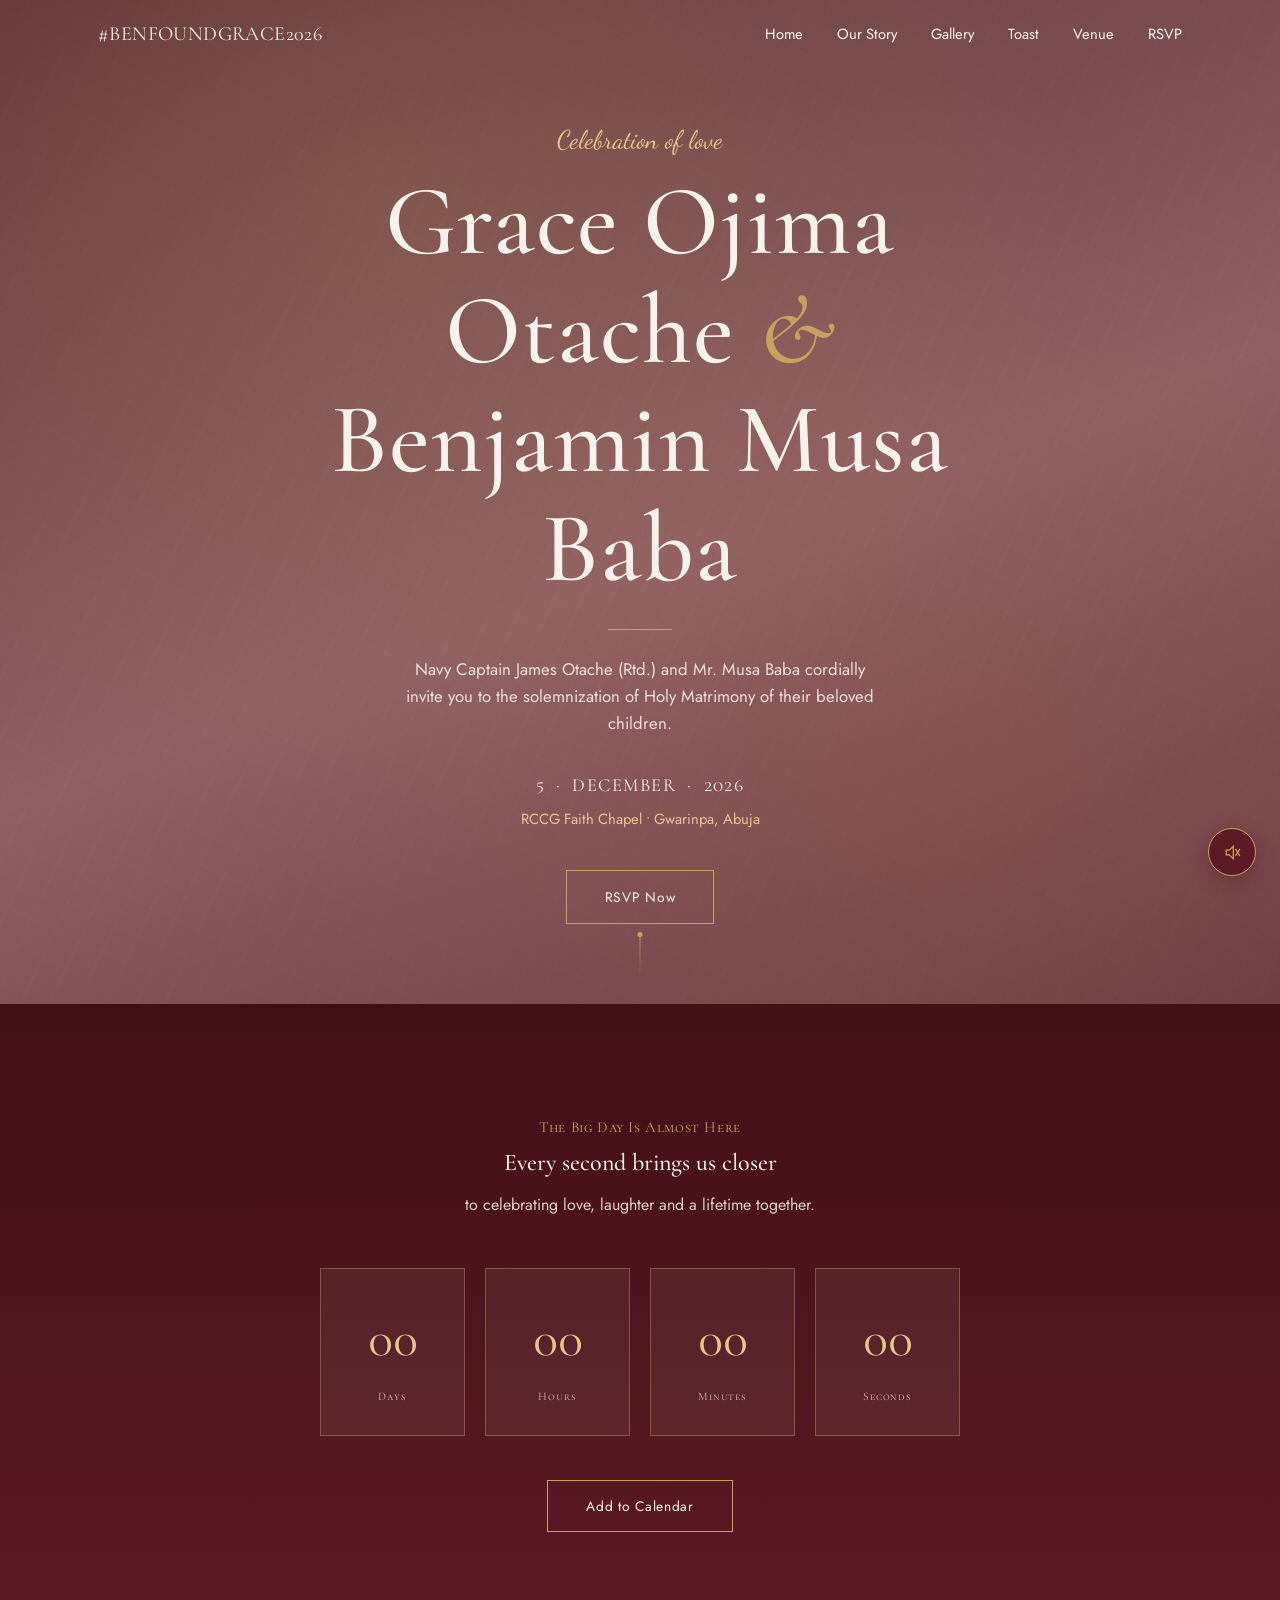
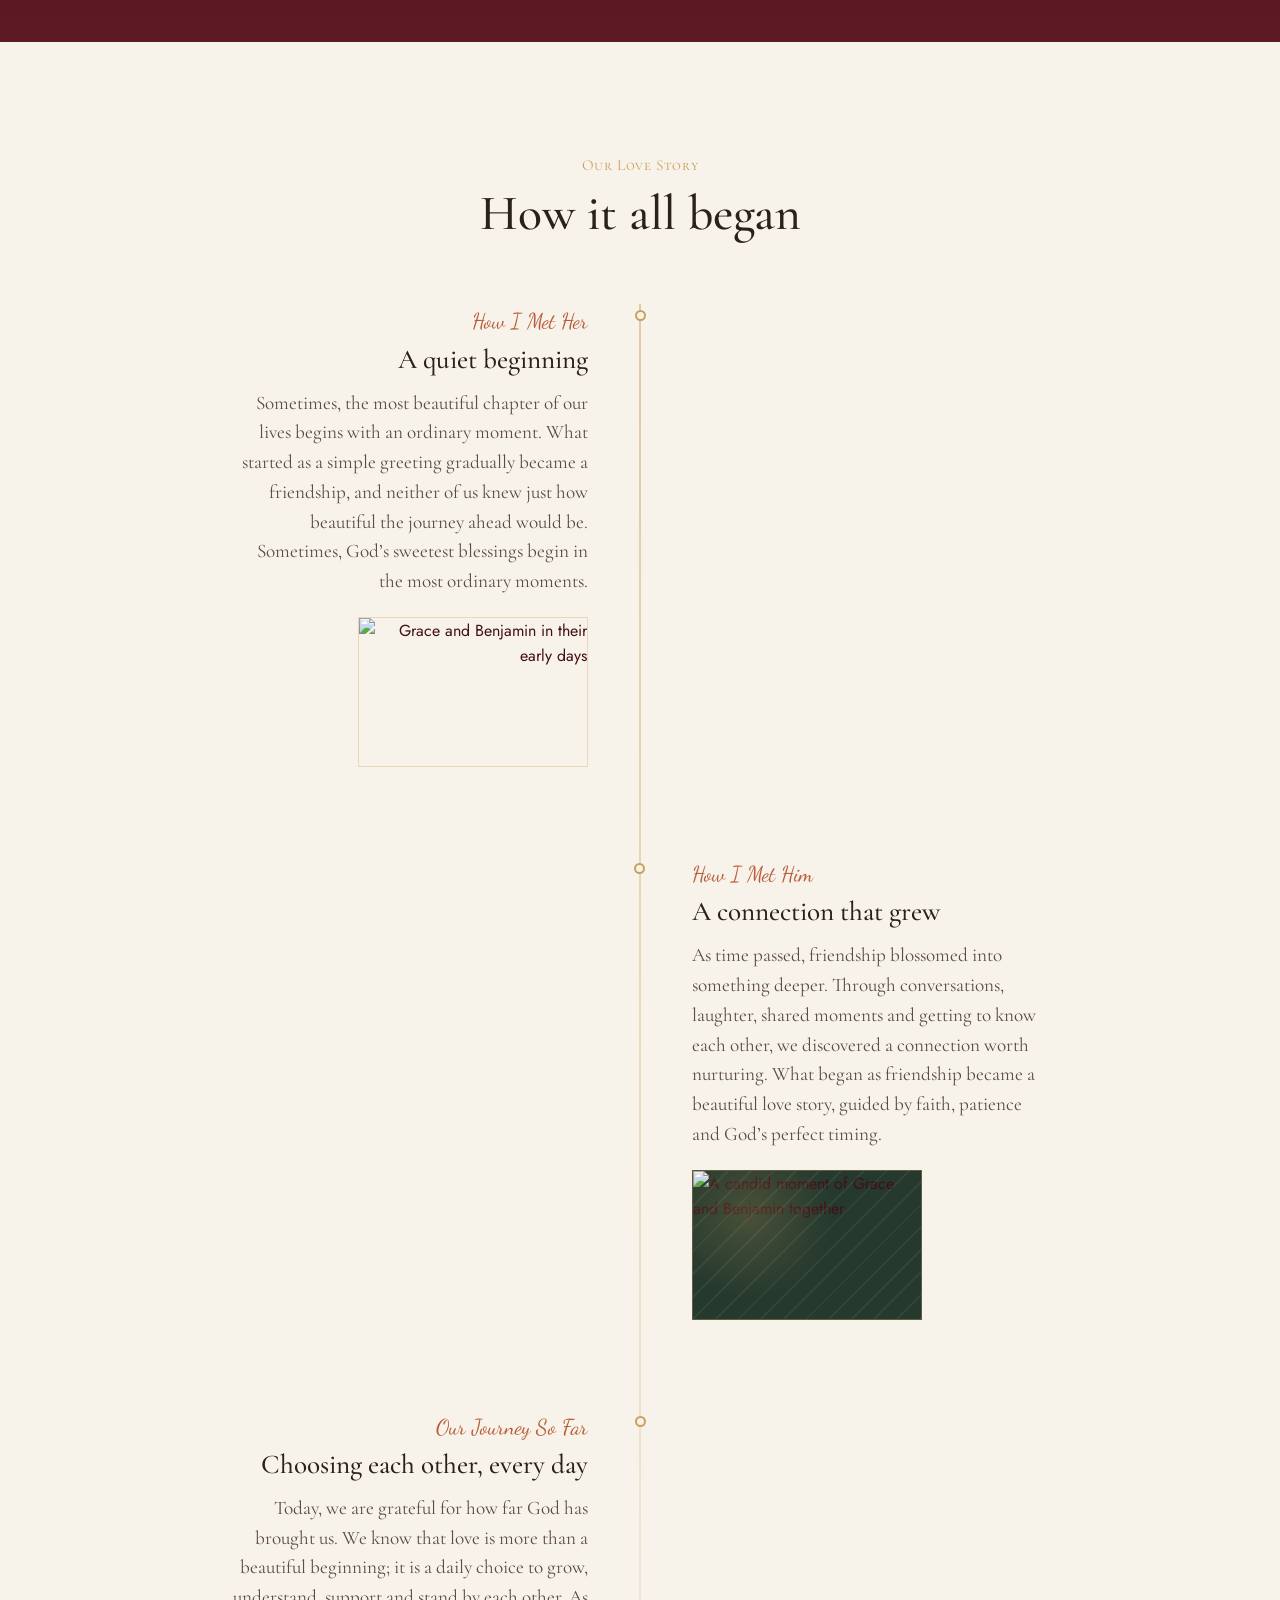
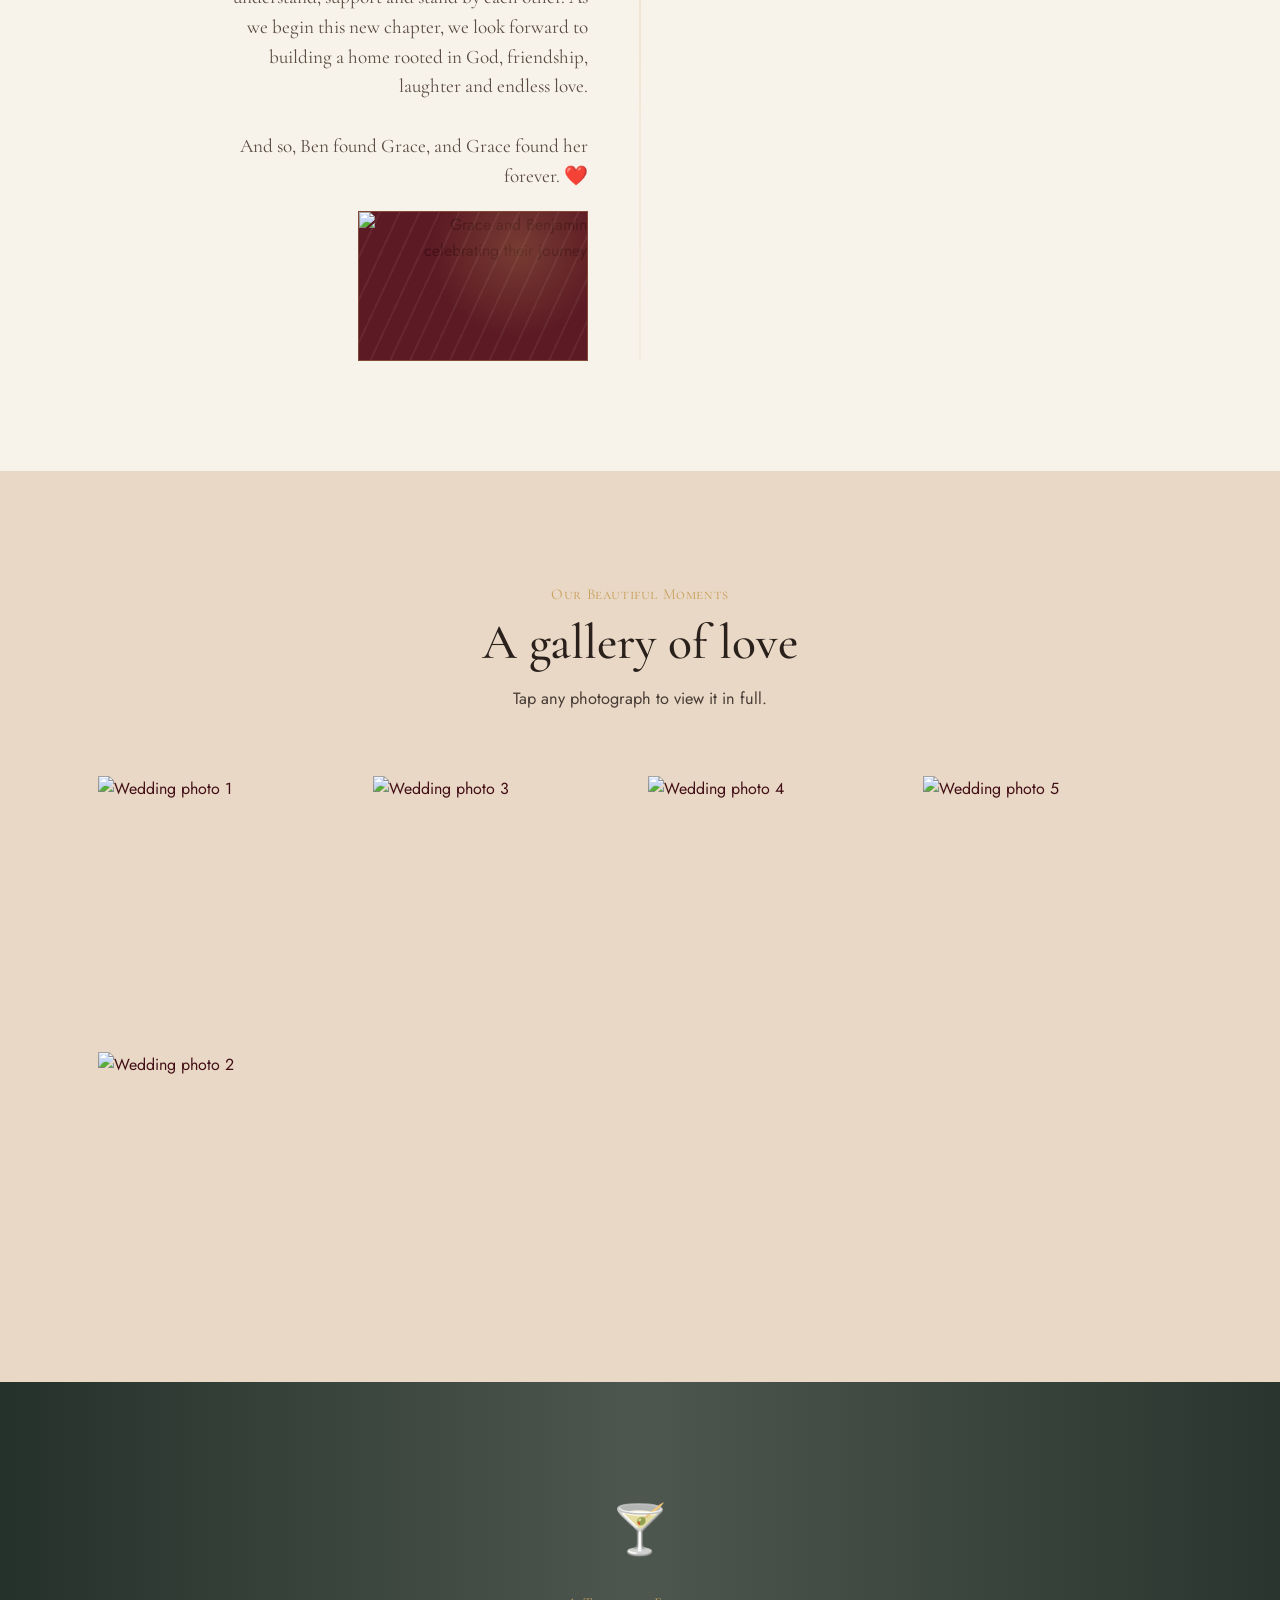
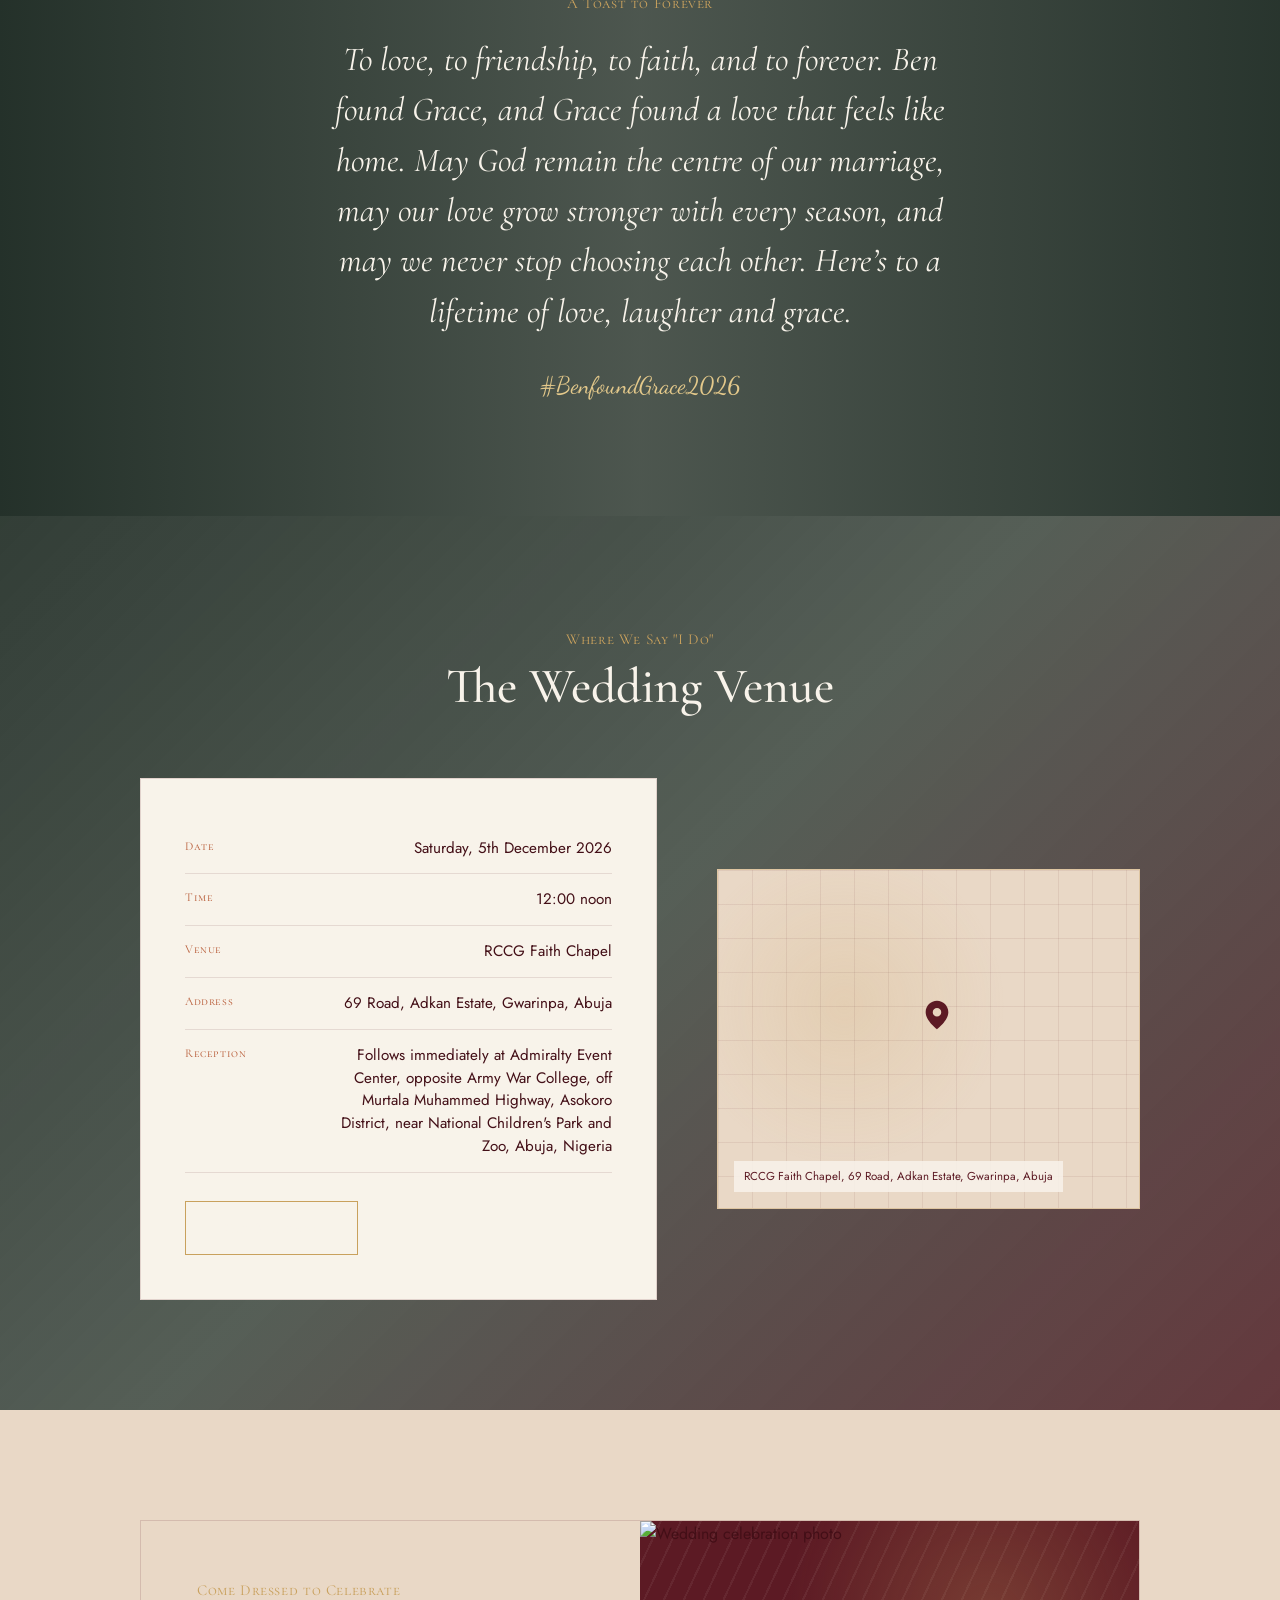
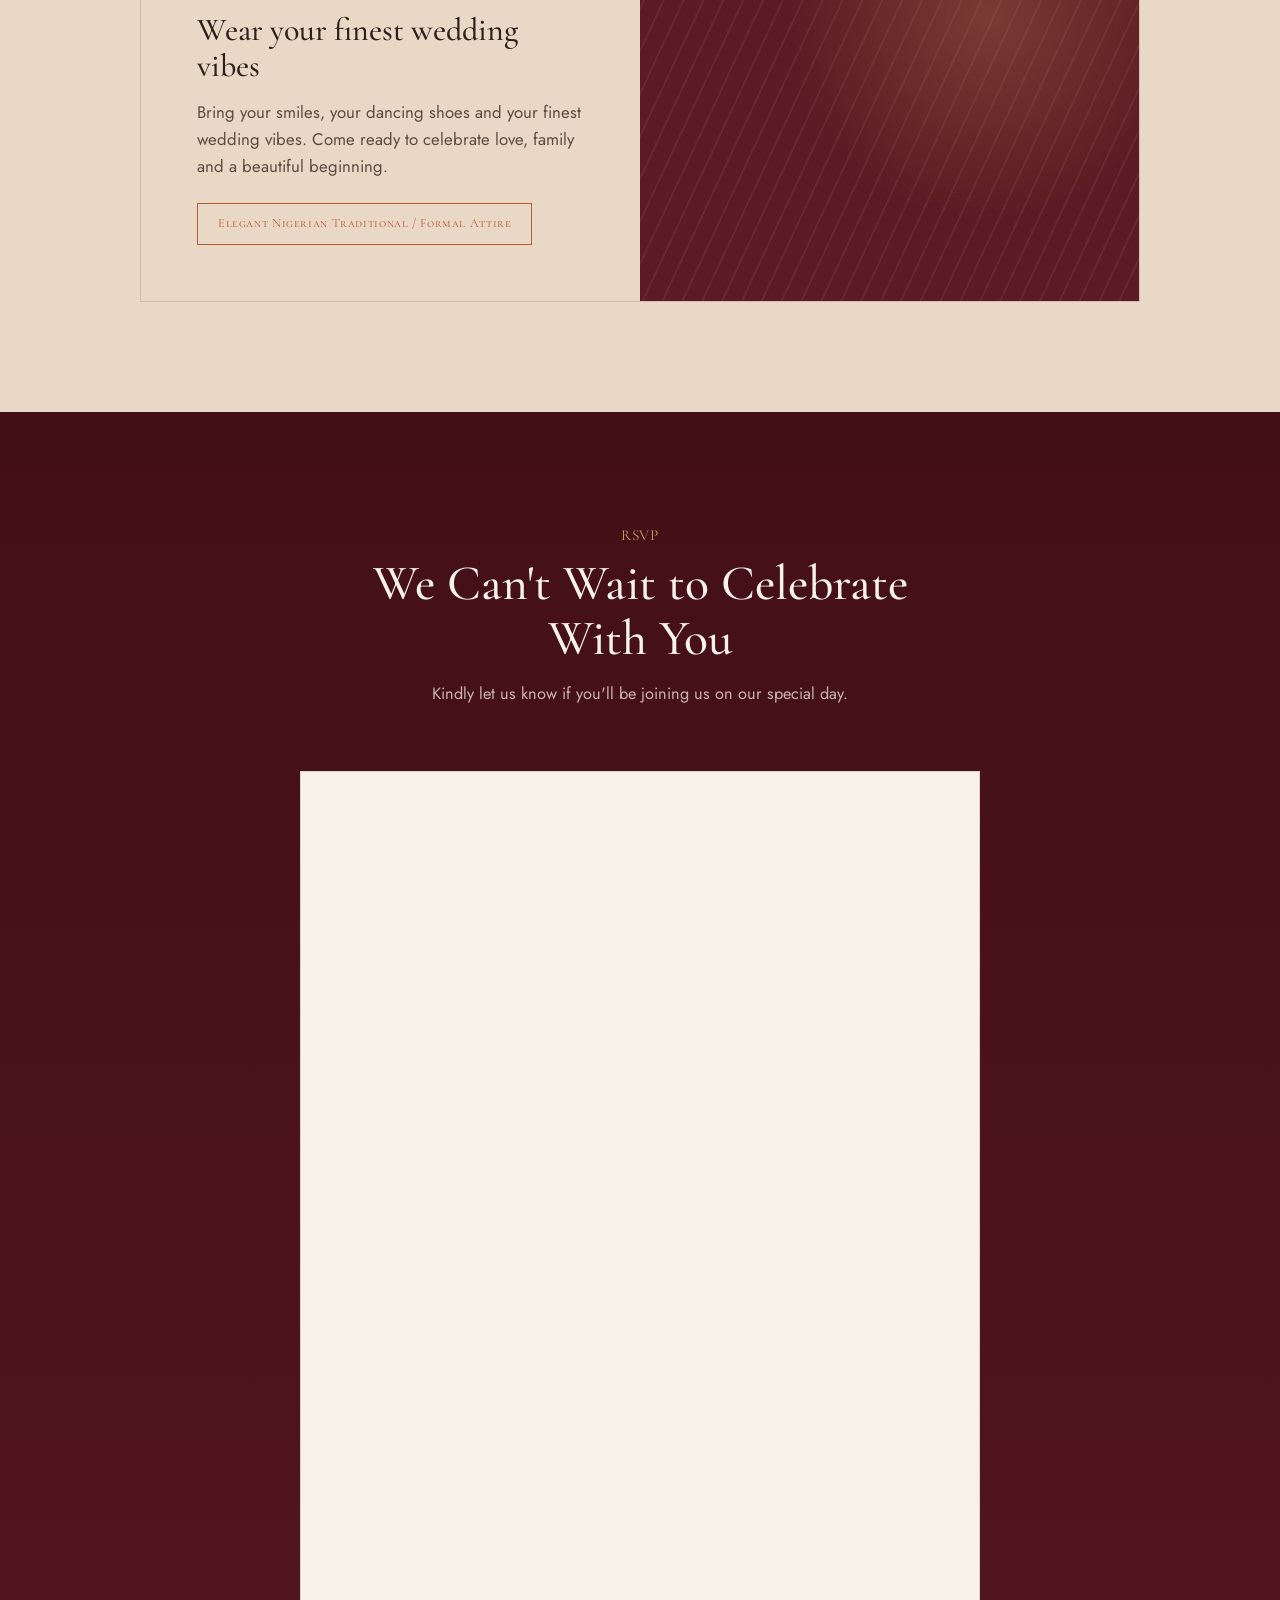
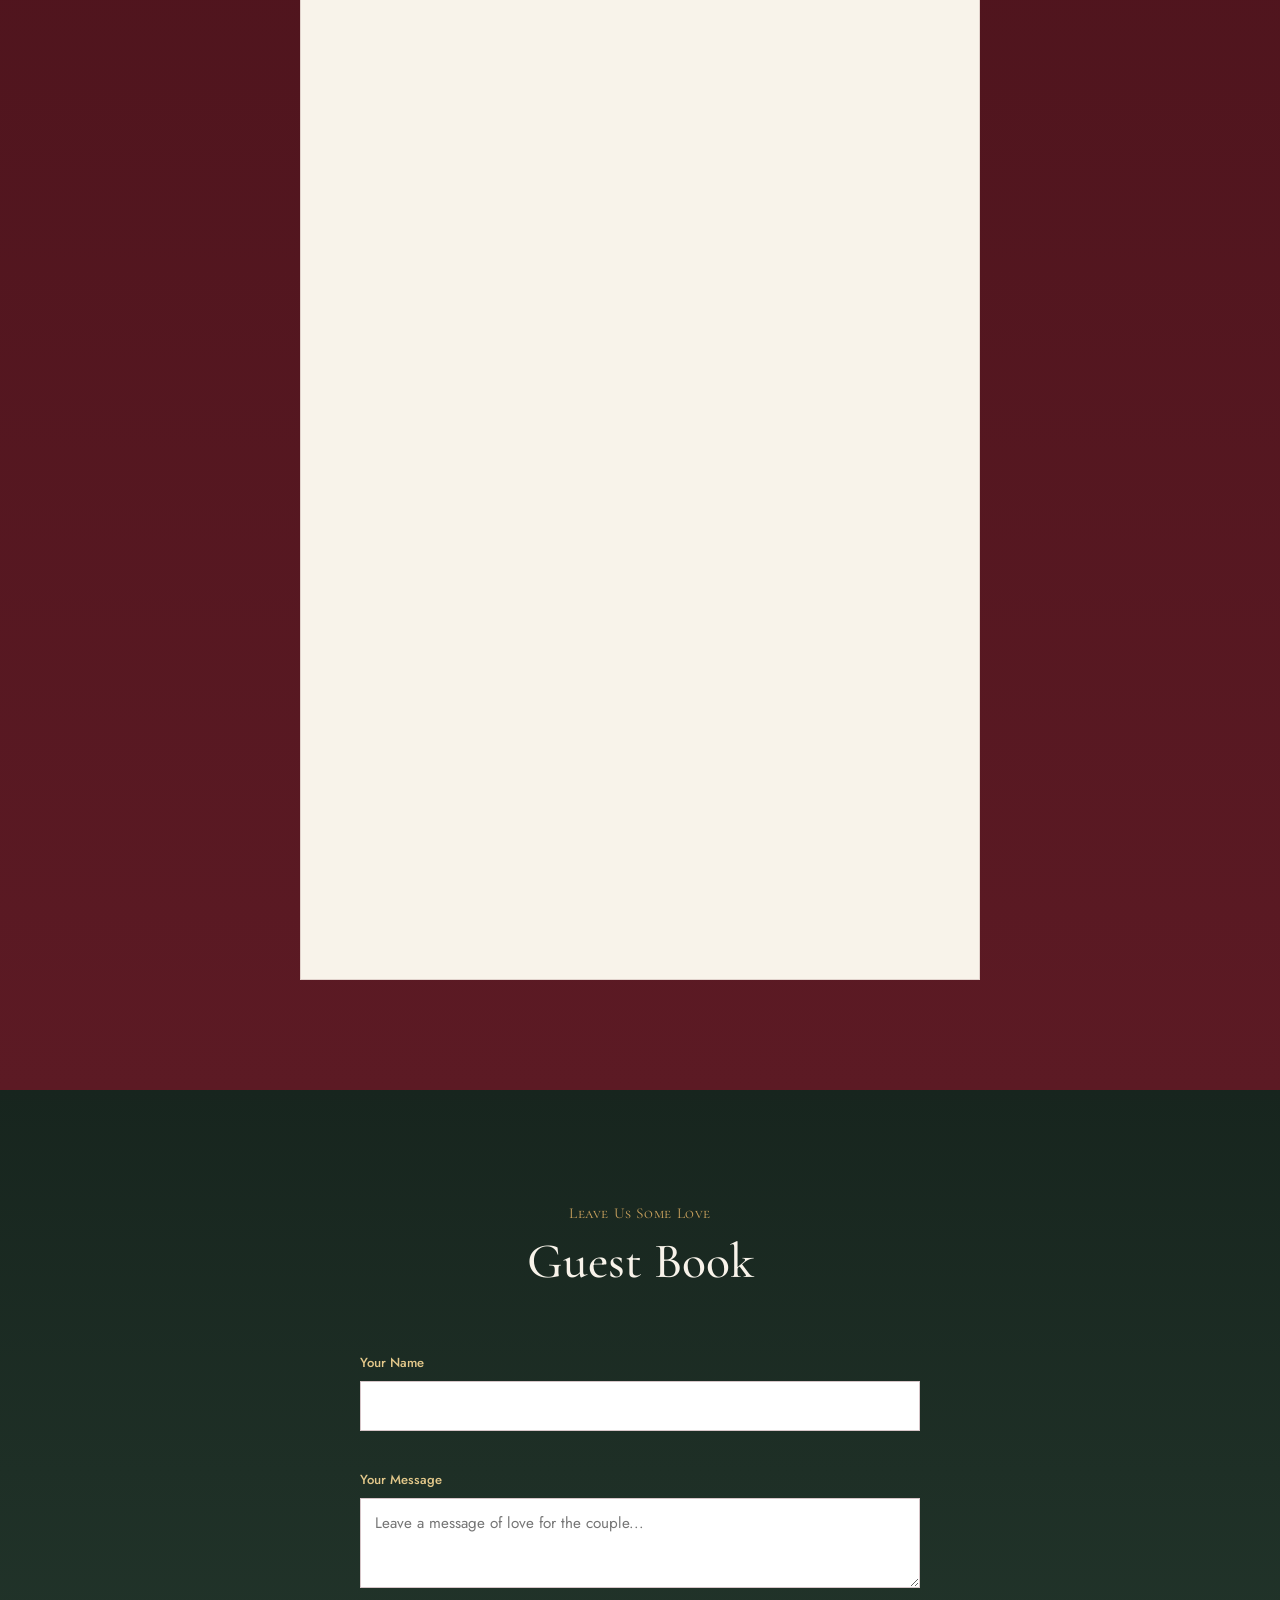
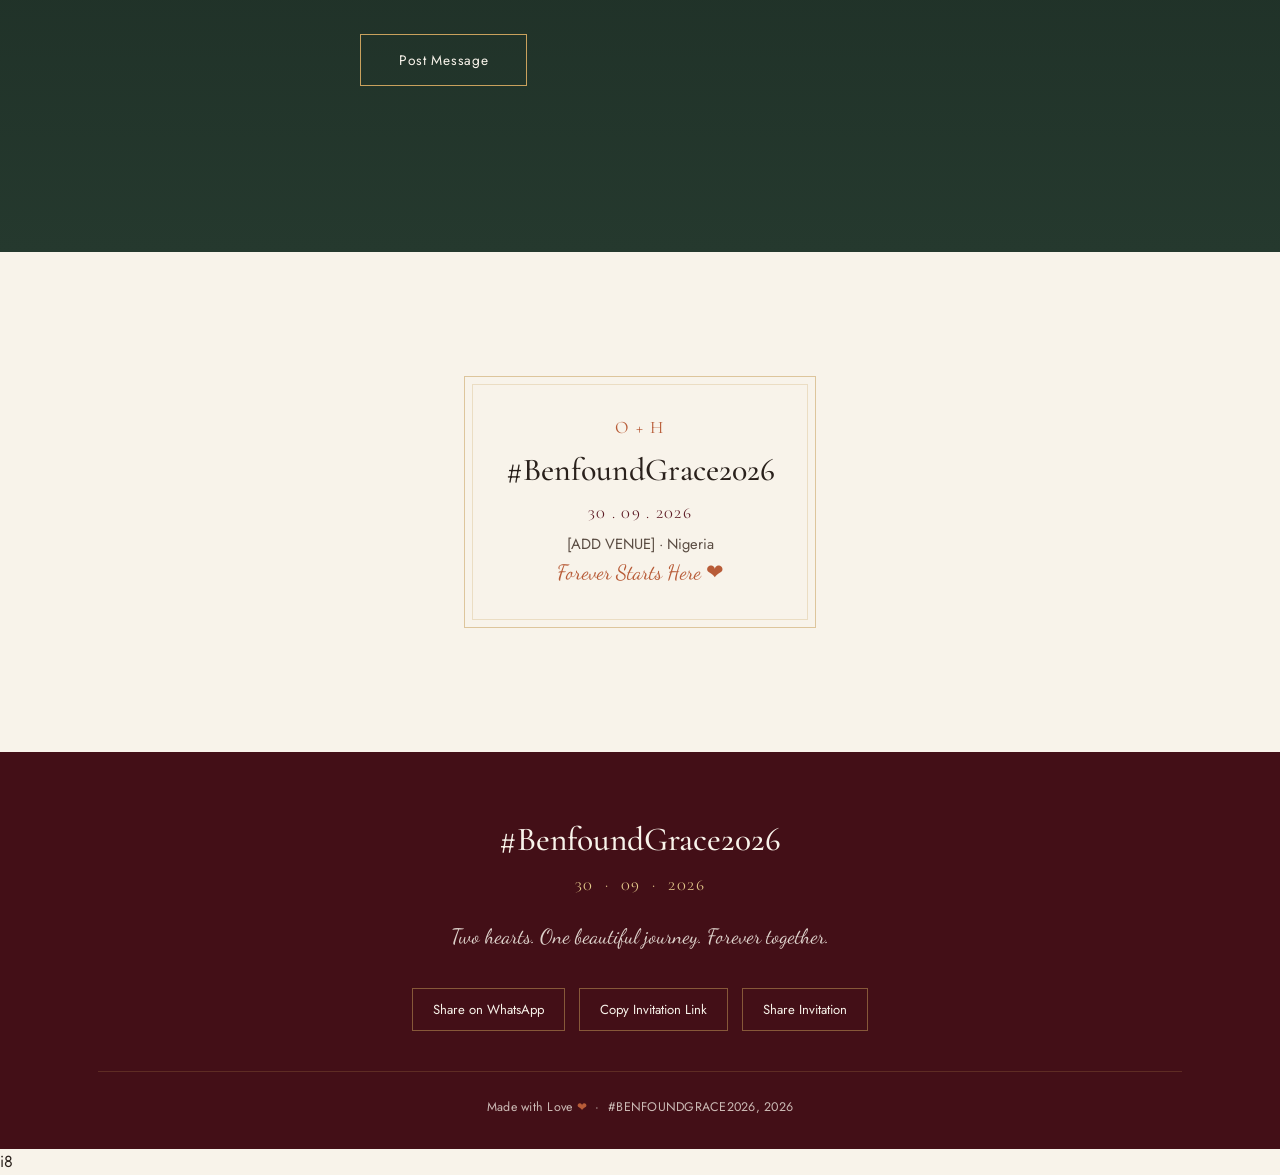
==== ojay-and-husband-wedding-invitation.html @ 64738cdb "Add files via upload" ====
<!DOCTYPE html>
<html lang="en">
<head>
<meta charset="UTF-8">
<meta name="viewport" content="width=device-width, initial-scale=1.0">
<title>BenFoundGrace — Wedding Invitation</title>
<meta name="description" content="The families of Navy Captain James Otache (Rtd.) and Mr. Musa Baba invite you to the solemnization of the Holy Matrimony of Grace Ojima Otache and Benjamin Musa Baba on 5th December 2026, Abuja.">
<meta property="og:title" content="Grace Ojima Otache & Benjamin Musa Baba — Wedding Invitation">
<meta property="og:description" content="The families of Navy Captain James Otache (Rtd.) and Mr. Musa Baba invite you to celebrate the solemnization of Holy Matrimony on 5th December 2026 in Abuja.">
<meta property="og:type" content="website">
<link rel="preconnect" href="https://fonts.googleapis.com">
<link rel="preconnect" href="https://fonts.gstatic.com" crossorigin>
<link href="https://fonts.googleapis.com/css2?family=Cormorant+Garamond:ital,wght@0,400;0,500;0,600;1,500&family=Cormorant+SC:wght@500;600&family=Jost:wght@300;400;500;600&family=Dancing+Script:wght@500;600&display=swap" rel="stylesheet">
<link rel="stylesheet" href="styles.css">
</head>
<body>

<!-- ============ NAV ============ -->
<nav class="nav" id="mainNav">
  <div class="wrap">
    <a href="#home" class="nav-mark">#BENFOUNDGRACE2026</a>
    <ul class="nav-links" id="navLinks">
      <li><a href="#home">Home</a></li>
      <li><a href="#story">Our Story</a></li>
      <li><a href="#gallery">Gallery</a></li>
      <li><a href="#toast">Toast</a></li>
      <li><a href="#venue">Venue</a></li>
      <li><a href="#rsvp">RSVP</a></li>
    </ul>
    <button class="nav-toggle" id="navToggle" aria-label="Open menu" aria-expanded="false">
      <span></span><span></span><span></span>
    </button>
  </div>
</nav>

<!-- ============ HERO ============ -->
<header class="hero" id="home">
  <div class="hero-photo-plate" aria-hidden="true"></div>
  <div id="petals" aria-hidden="true"></div>
  <div class="hero-inner">
    <span class="hero-kicker">Celebration of love</span>
    <h1 class="hero-names">Grace Ojima Otache <span class="hero-amp">&amp;</span> Benjamin Musa Baba</h1>
    <div class="hero-rule"></div>
    <p class="hero-invite">Navy Captain James Otache (Rtd.) and Mr. Musa Baba cordially invite you to the solemnization of Holy Matrimony of their beloved children.</p>
    <p class="hero-date">5 &nbsp;&middot;&nbsp; DECEMBER &nbsp;&middot;&nbsp; 2026</p>
    <p class="hero-venue">RCCG Faith Chapel • Gwarinpa, Abuja</p>
    <div class="hero-cta">
      <a href="#rsvp" class="btn">RSVP Now</a>
    </div>
  </div>
  <div class="scroll-cue" aria-hidden="true"></div>
</header>

<!-- ============ COUNTDOWN ============ -->
<section class="section-burgundy" id="countdown">
  <div class="wrap center reveal">
    <span class="section-kicker">The Big Day Is Almost Here</span>
    <h2 style="margin-top:10px;">Every second brings us closer</h2>
    <p style="max-width:480px; margin:16px auto 50px; opacity:0.85;">to celebrating love, laughter and a lifetime together.</p>
    <div class="countdown-grid" id="countdown-grid">
      <div class="count-card"><div class="count-num" id="cd-days">00</div><div class="count-label">Days</div></div>
      <div class="count-card"><div class="count-num" id="cd-hours">00</div><div class="count-label">Hours</div></div>
      <div class="count-card"><div class="count-num" id="cd-mins">00</div><div class="count-label">Minutes</div></div>
      <div class="count-card"><div class="count-num" id="cd-secs">00</div><div class="count-label">Seconds</div></div>
    </div>
    <div style="margin-top:44px;">
      <button class="btn" id="addCalendarBtn">Add to Calendar</button>
    </div>
  </div>
</section>

<!-- ============ LOVE STORY ============ -->
<section class="section-ivory" id="story">
  <div class="wrap">
    <div class="section-head reveal">
      <span class="section-kicker">Our Love Story</span>
      <h2>How it all began</h2>
    </div>
    <div class="timeline">
      <div class="tl-item reveal">
        <span class="tl-dot" aria-hidden="true"></span>
        <span class="tl-eyebrow">How I Met Her</span>
        <h3>A quiet beginning</h3>
        <p>Sometimes, the most beautiful chapter of our lives begins with an ordinary moment. What started as a simple greeting gradually became a friendship, and neither of us knew just how beautiful the journey ahead would be. Sometimes, God’s sweetest blessings begin in the most ordinary moments.</p>
        <div class="plate tl-photo"><img src="pic8.jpeg" alt="Grace and Benjamin in their early days"></div>
      </div>
      <div class="tl-item reveal">
        <span class="tl-dot" aria-hidden="true"></span>
        <span class="tl-eyebrow">How I Met Him</span>
        <h3>A connection that grew</h3>
        <p>As time passed, friendship blossomed into something deeper. Through conversations, laughter, shared moments and getting to know each other, we discovered a connection worth nurturing. What began as friendship became a beautiful love story, guided by faith, patience and God’s perfect timing.</p>
        <div class="plate dark tl-photo"><img src="pic6.jpeg" alt="A candid moment of Grace and Benjamin together"></div>
      </div>
      <div class="tl-item reveal">
        <span class="tl-dot" aria-hidden="true"></span>
        <span class="tl-eyebrow">Our Journey So Far</span>
        <h3>Choosing each other, every day</h3>
        <p>Today, we are grateful for how far God has brought us. We know that love is more than a beautiful beginning; it is a daily choice to grow, understand, support and stand by each other. As we begin this new chapter, we look forward to building a home rooted in God, friendship, laughter and endless love.<br><br>And so, Ben found Grace, and Grace found her forever. ❤️</p>
        <div class="plate burg tl-photo"><img src="pic1.jpeg" alt="Grace and Benjamin celebrating their journey"></div>
      </div>
    </div>
  </div>
</section>

<!-- ============ GALLERY ============ -->
<section class="section-nude" id="gallery">
  <div class="wrap">
    <div class="section-head reveal">
      <span class="section-kicker">Our Beautiful Moments</span>
      <h2>A gallery of love</h2>
      <p>Tap any photograph to view it in full.</p>
    </div>
    <div class="masonry reveal" id="masonry"></div>
  </div>
</section>

<!-- Lightbox -->
<div class="lightbox" id="lightbox" role="dialog" aria-modal="true" aria-label="Photo viewer">
  <button class="lightbox-close" id="lbClose" aria-label="Close">&times;</button>
  <button class="lightbox-nav lightbox-prev" id="lbPrev" aria-label="Previous photo">&#8249;</button>
  <button class="lightbox-nav lightbox-next" id="lbNext" aria-label="Next photo">&#8250;</button>
  <div class="lightbox-inner">
    <div class="plate" id="lbPlate"><span id="lbLabel"></span></div>
    <p class="lightbox-caption" id="lbCaption"></p>
  </div>
</div>

<!-- ============ TOAST ============ -->
<section class="section-forest toast-section" id="toast">
  <div class="wrap toast-wrap reveal">
    <span class="toast-glass" aria-hidden="true">&#127864;</span>
    <span class="section-kicker" style="display:block; margin-bottom:20px;">A Toast to Forever</span>
    <p class="toast-text">To love, to friendship, to faith, and to forever. Ben found Grace, and Grace found a love that feels like home. May God remain the centre of our marriage, may our love grow stronger with every season, and may we never stop choosing each other. Here’s to a lifetime of love, laughter and grace.</p>
    <p class="toast-sign">#BenfoundGrace2026</p>
  </div>
</section>

<!-- ============ VENUE ============ -->
<section class="section-ivory venue-section" id="venue">
  <div class="wrap">
    <div class="section-head reveal">
      <span class="section-kicker">Where We Say "I Do"</span>
      <h2>The Wedding Venue</h2>
    </div>
    <div class="venue-grid reveal">
      <div class="venue-card">
        <div class="venue-row"><span class="label">Date</span><span>Saturday, 5th December 2026</span></div>
        <div class="venue-row"><span class="label">Time</span><span>12:00 noon</span></div>
        <div class="venue-row"><span class="label">Venue</span><span>RCCG Faith Chapel</span></div>
        <div class="venue-row"><span class="label">Address</span><span>69 Road, Adkan Estate, Gwarinpa, Abuja</span></div>
        <div class="venue-row"><span class="label">Reception</span><span>Follows immediately at Admiralty Event Center, opposite Army War College, off Murtala Muhammed Highway, Asokoro District, near National Children's Park and Zoo, Abuja, Nigeria</span></div>
        <div style="margin-top:28px;">
          <a href="#" class="btn btn-dark" id="directionsBtn">Get Directions</a>
        </div>
      </div>
      <div class="map-plate">
        <div class="map-pin">
          <svg viewBox="0 0 24 24" fill="currentColor"><path d="M12 2C7.6 2 4 5.6 4 10c0 6 8 12 8 12s8-6 8-12c0-4.4-3.6-8-8-8zm0 11a3 3 0 110-6 3 3 0 010 6z"/></svg>
        </div>
        <div class="map-caption">RCCG Faith Chapel, 69 Road, Adkan Estate, Gwarinpa, Abuja</div>
      </div>
    </div>
  </div>
</section>

<!-- ============ DRESS CODE ============ -->
<section class="section-nude">
  <div class="wrap">
    <div class="dress-band reveal">
      <div class="dress-copy">
        <span class="section-kicker">Come Dressed to Celebrate</span>
        <h2 style="margin-top:10px; font-size:2rem;">Wear your finest wedding vibes</h2>
        <p class="body">Bring your smiles, your dancing shoes and your finest wedding vibes. Come ready to celebrate love, family and a beautiful beginning.</p>
        <span class="dress-code">Elegant Nigerian Traditional / Formal Attire</span>
      </div>
      <div class="plate burg dress-plate"><img src="pic2.jpeg" alt="Wedding celebration photo"></div>
    </div>
  </div>
</section>

<!-- ============ RSVP ============ -->
<section class="section-burgundy" id="rsvp">
  <div class="wrap">
    <div class="section-head reveal">
      <span class="section-kicker">RSVP</span>
      <h2 style="color:var(--ivory);">We Can't Wait to Celebrate With You</h2>
      <p style="color:rgba(248,243,234,0.85);">Kindly let us know if you'll be joining us on our special day.</p>
    </div>

    <div class="rsvp-shell reveal">
      <iframe
        class="google-form-embed"
        src="https://docs.google.com/forms/d/e/1FAIpQLSfQh04A01ubMJA6cvuCkzX7UISnMD9-NiJLCSxULCavW8FR8w/viewform?embedded=true"
        title="Wedding RSVP Google Form"
        loading="lazy"
        referrerpolicy="no-referrer-when-downgrade"
        height="1807">
        Loading…
      </iframe>
    </div>
  </div>
</section>

<!-- ============ GUEST BOOK ============ -->
<section class="section-forest">
  <div class="wrap">
    <div class="section-head reveal">
      <span class="section-kicker">Leave Us Some Love</span>
      <h2 style="color:var(--ivory);">Guest Book</h2>
    </div>

    <form class="gb-form reveal" id="gbForm">
      <div class="gb-grid">
        <div class="form-row">
          <label for="gb-name" style="color:var(--gold-light);">Your Name</label>
          <input type="text" id="gb-name" required>
        </div>
        <div class="form-row">
          <label for="gb-msg" style="color:var(--gold-light);">Your Message</label>
          <textarea id="gb-msg" required placeholder="Leave a message of love for the couple..."></textarea>
        </div>
        <button type="submit" class="btn" style="justify-self:start;">Post Message</button>
      </div>
    </form>

    <div class="gb-cards reveal" id="gbCards"></div>
  </div>
</section>

<!-- ============ DETAILS CARD ============ -->
<section class="section-ivory">
  <div class="wrap details-card-wrap reveal">
    <div class="details-card woven-frame">
      <span class="initials">O + H</span>
      <h3>#BenfoundGrace2026</h3>
      <p class="dc-date">30 . 09 . 2026</p>
      <p class="dc-venue">[ADD VENUE] &middot; Nigeria</p>
      <span class="dc-tag">Forever Starts Here &#10084;</span>
    </div>
  </div>
</section>

<!-- ============ FOOTER ============ -->
<footer class="footer" id="footer">
  <div class="wrap">
    <h2>#BenfoundGrace2026</h2>
    <p class="fdate">30 &nbsp;&middot;&nbsp; 09 &nbsp;&middot;&nbsp; 2026</p>
    <span class="ftag">Two hearts. One beautiful journey. Forever together.</span>

    <div class="footer-share">
      <button class="share-btn" id="whatsappShare">Share on WhatsApp</button>
      <button class="share-btn" id="copyLink">Copy Invitation Link</button>
      <button class="share-btn" id="genericShare">Share Invitation</button>
    </div>

    <div class="footer-bottom">
      Made with Love <span class="heart">&#10084;</span> &nbsp;&middot;&nbsp; #BENFOUNDGRACE2026, 2026
    </div>
  </div>
</footer>

<button class="sound-toggle muted" id="soundToggle" aria-label="Play background music">
  <svg viewBox="0 0 24 24" fill="none" stroke="currentColor" stroke-width="1.6" id="soundIcon">
    <path d="M4 9v6h4l5 5V4L8 9H4z"/>
    <path id="soundWaveOn" d="M16.5 8.5a5 5 0 010 7M19 6a8.5 8.5 0 010 12" style="display:none"/>
    <line id="soundMuteLine" x1="16" y1="8" x2="21" y2="16" stroke-linecap="round"/>
    <line id="soundMuteLine2" x1="21" y1="8" x2="16" y2="16" stroke-linecap="round"/>
  </svg>
</button>

<div class="toast-msg" id="toastMsg"></div>

<audio id="bgAudio" loop preload="none">
  <!-- Add romantic background music source here, e.g. <source src="music.mp3" type="audio/mpeg"> -->
</audio>

<script src="script.js"></script>
</body>
</html>
i8
---- styles.css ----
/* ============ TOKENS ============ */
:root{
  --burgundy: #5C1A24;
  --burgundy-deep: #430F17;
  --gold: #C9A15D;
  --gold-light: #E4C98B;
  --ivory: #F8F3EA;
  --terracotta: #B85C38;
  --forest: #25392E;
  --forest-deep: #17251E;
  --nude: #E9D8C6;
  --ink: #2A211C;
  --line: rgba(201,161,93,0.35);
  --serif: 'Cormorant Garamond', Georgia, serif;
  --serif-sc: 'Cormorant SC', serif;
  --sans: 'Jost', -apple-system, sans-serif;
  --script: 'Dancing Script', cursive;
  --container: 1140px;
  --ease: cubic-bezier(.22,.68,.35,1);
}

*,*::before,*::after{box-sizing:border-box;}
html{scroll-behavior:smooth;}
@media (prefers-reduced-motion: reduce){
  html{scroll-behavior:auto;}
  *,*::before,*::after{animation-duration:0.001ms !important; animation-iteration-count:1 !important; transition-duration:0.001ms !important;}
}
body{
  margin:0;
  font-family:var(--sans);
  color:var(--ink);
  background:var(--ivory);
  -webkit-font-smoothing:antialiased;
  line-height:1.6;
  overflow-x:hidden;
}
h1,h2,h3,h4{
  font-family:var(--serif);
  font-weight:500;
  margin:0;
  line-height:1.1;
}
p{margin:0;}
a{color:inherit; text-decoration:none;}
img{max-width:100%; display:block;}
button{font-family:inherit; cursor:pointer;}
.wrap{max-width:var(--container); margin:0 auto; padding:0 28px;}
:focus-visible{outline:2px solid var(--gold); outline-offset:3px;}

.script{font-family:var(--script); font-weight:600;}
.section-kicker{
  font-family:var(--serif-sc);
  font-size:0.95rem;
  letter-spacing:0.04em;
  color:var(--gold);
}

/* woven frame motif — thin double gold rule referencing aso-oke edge weaving */
.woven-frame{position:relative;}
.woven-frame::before{
  content:"";
  position:absolute; inset:14px;
  border:1px solid rgba(201,161,93,0.55);
  pointer-events:none;
}
.woven-frame::after{
  content:"";
  position:absolute; inset:22px;
  border:1px solid rgba(201,161,93,0.28);
  pointer-events:none;
}

/* reveal on scroll — single quiet treatment, not per-card */
.reveal{opacity:0; transform:translateY(18px); transition:opacity 0.9s var(--ease), transform 0.9s var(--ease);} 
.reveal.is-visible{opacity:1; transform:translateY(0);} 

/* ============ NAV ============ */
.nav{
  position:fixed; top:0; left:0; right:0; z-index:1000;
  padding:18px 0;
  transition:background 0.4s var(--ease), padding 0.4s var(--ease), box-shadow .4s var(--ease);
}
.nav.scrolled{
  background:rgba(248,243,234,0.94);
  backdrop-filter:blur(10px);
  padding:11px 0;
  box-shadow:0 1px 0 var(--line);
}
.nav .wrap{display:flex; align-items:center; justify-content:space-between;}
.nav-mark{
  display:flex; align-items:center; gap:8px;
  font-family:var(--serif); font-size:1.25rem; letter-spacing:0.02em;
  color:var(--ivory);
  transition:color .4s var(--ease);
}
.nav.scrolled .nav-mark{color:var(--burgundy);}
.nav-links{display:flex; gap:34px; list-style:none; margin:0; padding:0;}
.nav-links a{
  font-size:0.92rem; color:var(--ivory); position:relative; padding-bottom:4px;
  transition:color .4s var(--ease);
}
.nav.scrolled .nav-links a{color:var(--burgundy);}
.nav-links a::after{
  content:""; position:absolute; left:0; bottom:0; width:0; height:1px; background:var(--gold);
  transition:width .35s var(--ease);
}
.nav-links a:hover::after{width:100%;}
.nav-toggle{display:none; background:none; border:0; width:30px; height:22px; position:relative;}
.nav-toggle span{
  position:absolute; left:0; right:0; height:1.5px; background:var(--ivory);
  transition:all .35s var(--ease);
}
.nav.scrolled .nav-toggle span{background:var(--burgundy);}
.nav-toggle span:nth-child(1){top:0;}
.nav-toggle span:nth-child(2){top:10px;}
.nav-toggle span:nth-child(3){top:20px;}
.nav-toggle.open span:nth-child(1){transform:translateY(10px) rotate(45deg);} 
.nav-toggle.open span:nth-child(2){opacity:0;}
.nav-toggle.open span:nth-child(3){transform:translateY(-10px) rotate(-45deg);} 

@media (max-width:840px){
  .nav-links{
    position:fixed; top:0; right:0; height:100vh; width:min(78vw,320px);
    background:var(--burgundy); flex-direction:column; justify-content:center; align-items:flex-start;
    padding:40px; gap:26px;
    transform:translateX(100%); transition:transform .5s var(--ease);
    box-shadow:-10px 0 40px rgba(0,0,0,0.25);
  }
  .nav-links.open{transform:translateX(0);}
  .nav-links a{color:var(--ivory); font-family:var(--serif); font-size:1.3rem;}
  .nav-toggle{display:block; z-index:1001;}
}

/* ============ HERO ============ */
.hero{
  position:relative; min-height:100svh; display:flex; align-items:center; justify-content:center;
  background:
    radial-gradient(ellipse at 30% 20%, rgba(201,161,93,0.18), transparent 55%),
    radial-gradient(ellipse at 75% 80%, rgba(184,92,56,0.16), transparent 50%),
    linear-gradient(160deg, rgba(67,15,23,0.84) 0%, rgba(92,26,36,0.68) 55%, rgba(74,20,32,0.82) 100%),
    url("pic4.jpeg") center 58% / cover no-repeat;
  overflow:hidden;
  color:var(--ivory);
  text-align:center;
  padding:120px 20px 80px;
}
.hero-photo-plate{
  position:absolute; inset:0; z-index:0; opacity:0.28; mix-blend-mode:overlay;
  background-image:
    repeating-linear-gradient(115deg, rgba(255,255,255,0.05) 0 2px, transparent 2px 26px),
    repeating-linear-gradient(25deg, rgba(255,255,255,0.04) 0 2px, transparent 2px 30px);
}
#petals{position:absolute; inset:0; pointer-events:none; z-index:1;}
.petal{
  position:absolute; top:-5%; border-radius:60% 0;
  background:var(--gold-light); opacity:0.55;
  animation:fall linear infinite;
}
@keyframes fall{
  to{transform:translateY(115vh) rotate(300deg); opacity:0;}
}
.hero-inner{position:relative; z-index:2; max-width:720px;}
.hero-kicker{
  font-family:var(--script); font-size:1.6rem; color:var(--gold-light); margin-bottom:6px; display:block;
  opacity:0; animation:riseIn 1s var(--ease) 0.15s forwards;
}
.hero-names{
  font-size:clamp(3rem, 9vw, 6.2rem);
  letter-spacing:0.01em;
  font-weight:500;
  opacity:0; animation:riseIn 1.1s var(--ease) 0.35s forwards;
}
.hero-amp{color:var(--gold); font-style:italic;}
.hero-rule{
  width:64px; height:1px; background:var(--gold); margin:26px auto;
  opacity:0; animation:riseIn 1s var(--ease) 0.55s forwards;
}
.hero-invite{
  font-size:1.05rem; max-width:480px; margin:0 auto 34px; color:rgba(248,243,234,0.88);
  opacity:0; animation:riseIn 1s var(--ease) 0.7s forwards;
}
.hero-date{
  font-family:var(--serif-sc); font-size:1.15rem; letter-spacing:0.08em; color:var(--ivory); margin-bottom:8px;
  opacity:0; animation:riseIn 1s var(--ease) 0.85s forwards;
}
.hero-venue{
  font-size:0.92rem; color:var(--gold-light); margin-bottom:38px;
  opacity:0; animation:riseIn 1s var(--ease) 1s forwards;
}
@keyframes riseIn{from{opacity:0; transform:translateY(14px);} to{opacity:1; transform:translateY(0);}}

.btn{
  display:inline-flex; align-items:center; gap:10px;
  padding:15px 38px; font-size:0.86rem; letter-spacing:0.05em;
  border:1px solid var(--gold); color:var(--ivory); background:transparent;
  position:relative; overflow:hidden; transition:color .45s var(--ease);
}
.btn::before{
  content:""; position:absolute; inset:0; background:var(--gold);
  transform:scaleX(0); transform-origin:left; transition:transform .45s var(--ease); z-index:-1;
}
.btn:hover::before{transform:scaleX(1);}
.btn:hover{color:var(--burgundy-deep);}
.btn-dark:hover{color:var(--ivory);}
.btn-dark::before{background:var(--burgundy);}
.btn-solid{background:var(--gold); color:var(--burgundy-deep); border-color:var(--gold);}
.btn-solid::before{background:var(--burgundy-deep);}
.btn-solid:hover{color:var(--ivory);}
.hero-cta{
  opacity:0; animation:riseIn 1s var(--ease) 1.15s forwards;
}

.scroll-cue{
  position:absolute; bottom:28px; left:50%; transform:translateX(-50%); z-index:2;
  width:1px; height:44px; background:linear-gradient(var(--gold), transparent);
}
.scroll-cue::after{
  content:""; position:absolute; top:0; left:-2px; width:5px; height:5px; border-radius:50%;
  background:var(--gold); animation:cueMove 2.4s ease-in-out infinite;
}
@keyframes cueMove{0%{top:0; opacity:1;} 90%{opacity:0;} 100%{top:38px; opacity:0;}}

/* ============ SOUND TOGGLE ============ */
.sound-toggle{
  position:fixed; bottom:24px; right:24px; z-index:900;
  width:48px; height:48px; border-radius:50%;
  background:var(--burgundy); border:1px solid var(--gold);
  display:flex; align-items:center; justify-content:center;
  color:var(--gold); box-shadow:0 6px 20px rgba(67,15,23,0.3);
}
.sound-toggle svg{width:19px; height:19px;}
.sound-toggle .bar{
  position:absolute; width:3px; background:var(--gold); border-radius:2px; bottom:14px;
  animation:eq 1.1s ease-in-out infinite;
}
.sound-toggle.muted .bar{animation-play-state:paused; height:3px !important;}

/* ============ SECTION SHELLS ============ */
section{position:relative; padding:110px 0;}
.section-ivory{background:var(--ivory); color:var(--ink);} 
.section-burgundy{background:linear-gradient(180deg, var(--burgundy-deep), var(--burgundy)); color:var(--ivory);} 
.section-forest{background:linear-gradient(180deg, var(--forest-deep), var(--forest)); color:var(--ivory);} 
.section-nude{background:var(--nude); color:var(--ink);} 
.section-head{text-align:center; max-width:620px; margin:0 auto 64px;} 
.section-head h2{font-size:clamp(2.1rem,4vw,3.1rem); margin-top:8px;} 
.section-head p{margin-top:16px; font-size:1.02rem; opacity:0.85;} 
.divider-mark{width:38px; height:1px; background:var(--gold); margin:20px auto 0;} 

/* ============ COUNTDOWN ============ */
.countdown-grid{
  display:grid; grid-template-columns:repeat(4,1fr); gap:20px; max-width:640px; margin:0 auto;
}
.count-card{
  position:relative; padding:30px 8px; text-align:center;
  background:rgba(248,243,234,0.06);
  border:1px solid rgba(201,161,93,0.4);
}
.count-num{font-family:var(--serif); font-size:clamp(2.1rem,5vw,3.2rem); color:var(--gold-light); font-variant-numeric:tabular-nums;}
.count-label{font-family:var(--serif-sc); font-size:0.72rem; letter-spacing:0.08em; color:rgba(248,243,234,0.75); margin-top:6px;}
@media (max-width:560px){.countdown-grid{gap:10px;}.count-card{padding:20px 4px;}}

/* ============ LOVE STORY TIMELINE ============ */
.timeline{position:relative; max-width:920px; margin:0 auto;} 
.timeline::before{
  content:""; position:absolute; left:50%; top:0; bottom:0; width:1px;
  background:linear-gradient(var(--gold), rgba(201,161,93,0.15));
  transform:translateX(-50%);
}
.tl-item{
  position:relative; width:50%; padding:0 52px 90px;
}
.tl-item:nth-child(odd){left:0; text-align:right;}
.tl-item:nth-child(even){left:50%; text-align:left;}
.tl-item:last-child{padding-bottom:0;}
.tl-dot{
  position:absolute; top:6px; width:11px; height:11px; border-radius:50%;
  background:var(--ivory); border:2px solid var(--gold);
}
.tl-item:nth-child(odd) .tl-dot{right:-6px;}
.tl-item:nth-child(even) .tl-dot{left:-6px;}
.tl-eyebrow{font-family:var(--script); font-size:1.35rem; color:var(--terracotta);} 
.tl-item h3{font-size:1.7rem; margin:6px 0 14px;} 
.tl-item p{font-family:var(--serif); font-size:1.2rem; line-height:1.55; color:#5a4c42; max-width:380px;} 
.tl-item:nth-child(odd) p{margin-left:auto;} 
.tl-photo{
  margin-top:20px; height:150px; width:230px;
  border:1px solid var(--line);
}
.tl-photo img{width:100%; height:100%; object-fit:cover; display:block;}
.tl-item:nth-child(odd) .tl-photo{margin-left:auto;}

@media (max-width:760px){
  .timeline::before{left:18px;}
  .tl-item, .tl-item:nth-child(even){width:100%; left:0; text-align:left !important; padding:0 0 60px 52px;}
  .tl-item:nth-child(odd) .tl-dot, .tl-item:nth-child(even) .tl-dot{left:12px; right:auto;}
  .tl-item p, .tl-item:nth-child(odd) p{margin-left:0;}
  .tl-photo, .tl-item:nth-child(odd) .tl-photo{margin-left:0; width:100%; max-width:280px;}
}

/* generic elegant photo placeholder */
.plate{
  position:relative; overflow:hidden; background:transparent;
  display:flex; align-items:flex-end; color:var(--burgundy-deep);
}
.plate::before{
  content:""; position:absolute; inset:0;
  background:transparent;
}
.plate span{
  position:relative; z-index:1; padding:10px 12px; font-size:0.68rem; letter-spacing:0.03em;
  font-family:var(--sans); background:rgba(248,243,234,0.82); width:100%;
}
.plate.dark{background:var(--forest);} 
.plate.dark::before{
  background-image:
    radial-gradient(circle at 25% 30%, rgba(201,161,93,0.22), transparent 42%),
    repeating-linear-gradient(-45deg, rgba(248,243,234,0.06) 0 2px, transparent 2px 16px);
}
.plate.dark span{color:var(--ivory); background:rgba(23,37,30,0.82);} 
.plate.burg{background:var(--burgundy);} 
.plate.burg::before{
  background-image:
    radial-gradient(circle at 70% 25%, rgba(201,161,93,0.25), transparent 45%),
    repeating-linear-gradient(115deg, rgba(248,243,234,0.06) 0 2px, transparent 2px 18px);
}
.plate.burg span{color:var(--ivory); background:rgba(67,15,23,0.82);} 

/* ============ GALLERY ============ */
.masonry{
  columns:4 220px; column-gap:16px; max-width:1100px; margin:0 auto;
}
.masonry .plate{
  break-inside:avoid; margin-bottom:16px; cursor:zoom-in;
  transition:transform .5s var(--ease); background:transparent; border:none; box-shadow:none;
}
.masonry .plate::before{display:none;}
.masonry .plate:hover{transform:translateY(-4px);} 
.masonry .plate img{
  width:100%; height:100%; object-fit:cover; display:block; border-radius:0;
  transition:transform .6s var(--ease);
}
.masonry .plate:hover img{transform:scale(1.04);} 
.lightbox .plate::before{display:none;}
.lightbox .plate img{width:100%; height:100%; object-fit:cover; display:block;}
.lightbox-caption{display:none;}
@media (max-width:600px){.masonry{columns:2 150px;}}

.lightbox{
  position:fixed; inset:0; z-index:2000; background:rgba(23,15,12,0.94);
  display:flex; align-items:center; justify-content:center; padding:40px;
  opacity:0; pointer-events:none; transition:opacity .4s var(--ease);
}
.lightbox.open{opacity:1; pointer-events:auto;} 
.lightbox-inner{max-width:640px; width:100%;} 
.lightbox .plate{height:60vh; width:100%;}
.lightbox-caption{color:var(--gold-light); text-align:center; margin-top:16px; font-family:var(--serif); font-size:1.1rem;} 
.lightbox-close{
  position:absolute; top:26px; right:30px; background:none; border:none; color:var(--ivory); font-size:1.8rem; line-height:1;
}
.lightbox-nav{
  position:absolute; top:50%; transform:translateY(-50%); background:none; border:1px solid var(--gold); color:var(--gold);
  width:44px; height:44px; border-radius:50%; font-size:1.1rem;
}
.lightbox-prev{left:24px;} .lightbox-next{right:24px;}

/* ============ TOAST ============ */
.section-forest.toast-section{
  background:
    linear-gradient(90deg, rgba(23,37,30,0.94), rgba(23,37,30,0.76) 50%, rgba(23,37,30,0.92)),
    url("pic4.jpeg") center 44% / cover no-repeat;
}
.toast-wrap{max-width:680px; margin:0 auto; text-align:center; position:relative;} 
.toast-glass{
  font-size:3rem; color:var(--gold); margin-bottom:22px; display:inline-block;
}
.toast-text{font-family:var(--serif); font-size:clamp(1.55rem,2.8vw,2.1rem); font-style:italic; line-height:1.5; color:var(--ivory);} 
.toast-sign{margin-top:30px; font-family:var(--script); font-size:1.5rem; color:var(--gold-light);} 

/* ============ VENUE ============ */
.section-ivory.venue-section{
  color:var(--ivory);
  background:
    linear-gradient(135deg, rgba(23,37,30,0.88), rgba(23,37,30,0.72) 48%, rgba(67,15,23,0.82)),
    url("pic1.jpeg") center 43% / cover no-repeat;
}
.venue-section .section-head h2{color:var(--ivory);}
.venue-grid{display:grid; grid-template-columns:1.1fr 0.9fr; gap:60px; align-items:center; max-width:1000px; margin:0 auto;} 
.venue-card{
  background:var(--ivory); color:var(--burgundy-deep); padding:44px; border:1px solid rgba(92,26,36,0.15);
}
.venue-row{display:grid; grid-template-columns:110px minmax(0,1fr); gap:16px; padding:14px 0; border-bottom:1px solid rgba(92,26,36,0.12); font-size:0.95rem;} 
.venue-row:last-of-type{border-bottom:none;} 
.venue-row .label{font-family:var(--serif-sc); font-size:0.75rem; letter-spacing:0.05em; color:var(--terracotta);} 
.venue-row>span:last-child{text-align:right; line-height:1.5;}
.map-plate{
  height:340px; position:relative; overflow:hidden; border:1px solid var(--line);
  background:
    radial-gradient(circle at 30% 40%, rgba(201,161,93,0.18), transparent 45%),
    var(--nude);
}
.map-plate::before{
  content:""; position:absolute; inset:0;
  background-image:
    linear-gradient(rgba(92,26,36,0.08) 1px, transparent 1px),
    linear-gradient(90deg, rgba(92,26,36,0.08) 1px, transparent 1px);
  background-size:34px 34px;
}
.map-pin{
  position:absolute; top:48%; left:52%; transform:translate(-50%,-100%);
  width:34px; height:34px; z-index:2;
}
.map-pin svg{width:100%; height:100%; color:var(--burgundy);} 
.map-caption{position:absolute; bottom:16px; left:16px; z-index:2; font-size:0.72rem; color:var(--burgundy); background:rgba(248,243,234,0.85); padding:6px 10px;} 
@media (max-width:840px){.venue-grid{grid-template-columns:1fr; gap:36px;}} 
@media (max-width:600px){.venue-row{grid-template-columns:1fr; gap:5px;} .venue-row>span:last-child{text-align:left;}}

/* ============ DRESS ============ */
.dress-band{
  display:grid; grid-template-columns:1fr 1fr; align-items:center; gap:0; max-width:1000px; margin:0 auto;
  border:1px solid rgba(92,26,36,0.15);
}
.dress-copy{padding:56px;} 
.dress-copy p.body{font-size:1.05rem; margin-top:16px; color:#5a4c42;} 
.dress-code{
  display:inline-block; margin-top:24px; padding:10px 20px; border:1px solid var(--terracotta); color:var(--terracotta);
  font-family:var(--serif-sc); font-size:0.78rem; letter-spacing:0.05em;
}
.dress-plate{height:100%; min-height:320px;} 
.dress-plate img{position:absolute; inset:0; width:100%; height:100%; object-fit:cover; display:block;}
@media (max-width:760px){.dress-band{grid-template-columns:1fr;} .dress-plate{min-height:220px;} .dress-copy{padding:36px;}} 

/* ============ RSVP ============ */
.rsvp-shell{max-width:680px; margin:0 auto; background:var(--ivory); border:1px solid rgba(92,26,36,0.15);} 
.google-form-embed{display:block; width:100%; height:1807px; border:0;} 
.form-row{margin-bottom:22px;} 
.form-row label{display:block; font-size:0.82rem; margin-bottom:8px; color:var(--burgundy); font-family:var(--sans); font-weight:500;} 
.form-grid{display:grid; grid-template-columns:1fr 1fr; gap:20px;} 
input[type=text], input[type=email], input[type=tel], input[type=number], select, textarea{
  width:100%; padding:13px 14px; font-family:var(--sans); font-size:0.95rem; color:var(--ink);
  background:#fff; border:1px solid rgba(92,26,36,0.25); transition:border-color .3s;
}
input:focus, select:focus, textarea:focus{border-color:var(--gold); outline:none;} 
textarea{resize:vertical; min-height:90px;} 
.radio-group{display:flex; gap:18px; flex-wrap:wrap;} 
.radio-pill{
  flex:1; min-width:170px; padding:14px 16px; border:1px solid rgba(92,26,36,0.25); cursor:pointer;
  display:flex; align-items:center; gap:10px; transition:border-color .3s, background .3s;
}
.radio-pill input{accent-color:var(--terracotta);} 
.radio-pill:has(input:checked){border-color:var(--terracotta); background:rgba(184,92,56,0.06);} 
.rsvp-submit{width:100%; justify-content:center; margin-top:6px;} 
.rsvp-submit:disabled{opacity:0.65; cursor:wait;}
.rsvp-error{margin-top:14px; color:#8b1e2d; text-align:center; font-size:0.9rem;}
.rsvp-note{font-size:0.8rem; color:#8a7c6f; margin-top:10px; text-align:center;} 
.rsvp-success{
  display:none; text-align:center; padding:30px 10px;
}
.rsvp-success.show{display:block; animation:riseIn .7s var(--ease) forwards;} 
.rsvp-success .glyph{font-size:2.4rem; color:var(--terracotta); margin-bottom:14px;} 
.rsvp-success h3{font-size:1.7rem;} 
.rsvp-success p{margin-top:10px; color:#5a4c42;} 

/* ============ GUESTBOOK ============ */
.gb-form{max-width:560px; margin:0 auto 56px;} 
.gb-grid{display:grid; grid-template-columns:1fr; gap:16px;} 
.gb-cards{display:grid; grid-template-columns:repeat(3,1fr); gap:20px; max-width:1040px; margin:44px auto 0;} 
.gb-card{
  padding:26px; background:rgba(248,243,234,0.05); border:1px solid rgba(201,161,93,0.28);
}
.gb-card p.msg{font-family:var(--serif); font-style:italic; font-size:1.05rem; color:var(--ivory); line-height:1.5;} 
.gb-card .from{margin-top:14px; font-family:var(--serif-sc); font-size:0.78rem; letter-spacing:0.04em; color:var(--gold-light);} 
@media (max-width:760px){.gb-cards{grid-template-columns:1fr;}} 

/* ============ DETAILS CARD ============ */
.details-card-wrap{display:flex; justify-content:center;} 
.details-card{
  width:100%; max-width:380px; text-align:center; padding:52px 40px;
  background:var(--ivory); position:relative;
}
.details-card .initials{font-family:var(--serif); font-size:1.1rem; letter-spacing:0.1em; color:var(--terracotta);} 
.details-card h3{font-size:2rem; margin-top:10px;} 
.details-card .dc-date{font-family:var(--serif-sc); letter-spacing:0.08em; color:var(--burgundy); margin-top:14px;} 
.details-card .dc-venue{margin-top:6px; color:#5a4c42; font-size:0.92rem;} 
.details-card .dc-tag{margin-top:22px; font-family:var(--script); font-size:1.3rem; color:var(--terracotta);} 

/* ============ FOOTER ============ */
.footer{background:var(--burgundy-deep); color:rgba(248,243,234,0.75); padding:70px 0 32px; text-align:center;} 
.footer h2{color:var(--ivory); font-size:2.1rem;} 
.footer .fdate{font-family:var(--serif-sc); letter-spacing:0.1em; color:var(--gold-light); margin:14px 0 22px;} 
.footer .ftag{font-family:var(--script); font-size:1.3rem; color:rgba(248,243,234,0.85); margin-bottom:34px; display:block;} 
.footer-share{display:flex; justify-content:center; gap:14px; flex-wrap:wrap; margin-bottom:40px;} 
.share-btn{
  display:inline-flex; align-items:center; gap:8px; padding:11px 20px; font-size:0.82rem;
  border:1px solid rgba(201,161,93,0.5); color:var(--ivory); background:transparent; transition:all .3s;
}
.share-btn:hover{background:rgba(201,161,93,0.12); border-color:var(--gold);} 
.footer-bottom{border-top:1px solid rgba(201,161,93,0.2); padding-top:26px; font-size:0.78rem; letter-spacing:0.02em;} 
.footer-bottom .heart{color:var(--terracotta);} 

/* toast/copy confirmation */
.toast-msg{
  position:fixed; bottom:24px; left:50%; transform:translate(-50%,20px); z-index:1200;
  background:var(--forest); color:var(--ivory); padding:12px 22px; font-size:0.85rem;
  opacity:0; pointer-events:none; transition:all .4s var(--ease); border:1px solid var(--gold);
}
.toast-msg.show{opacity:1; transform:translate(-50%,0);} 

/* utility */
.center{text-align:center;} 
.visually-hidden{position:absolute; width:1px; height:1px; overflow:hidden; clip:rect(0 0 0 0);}
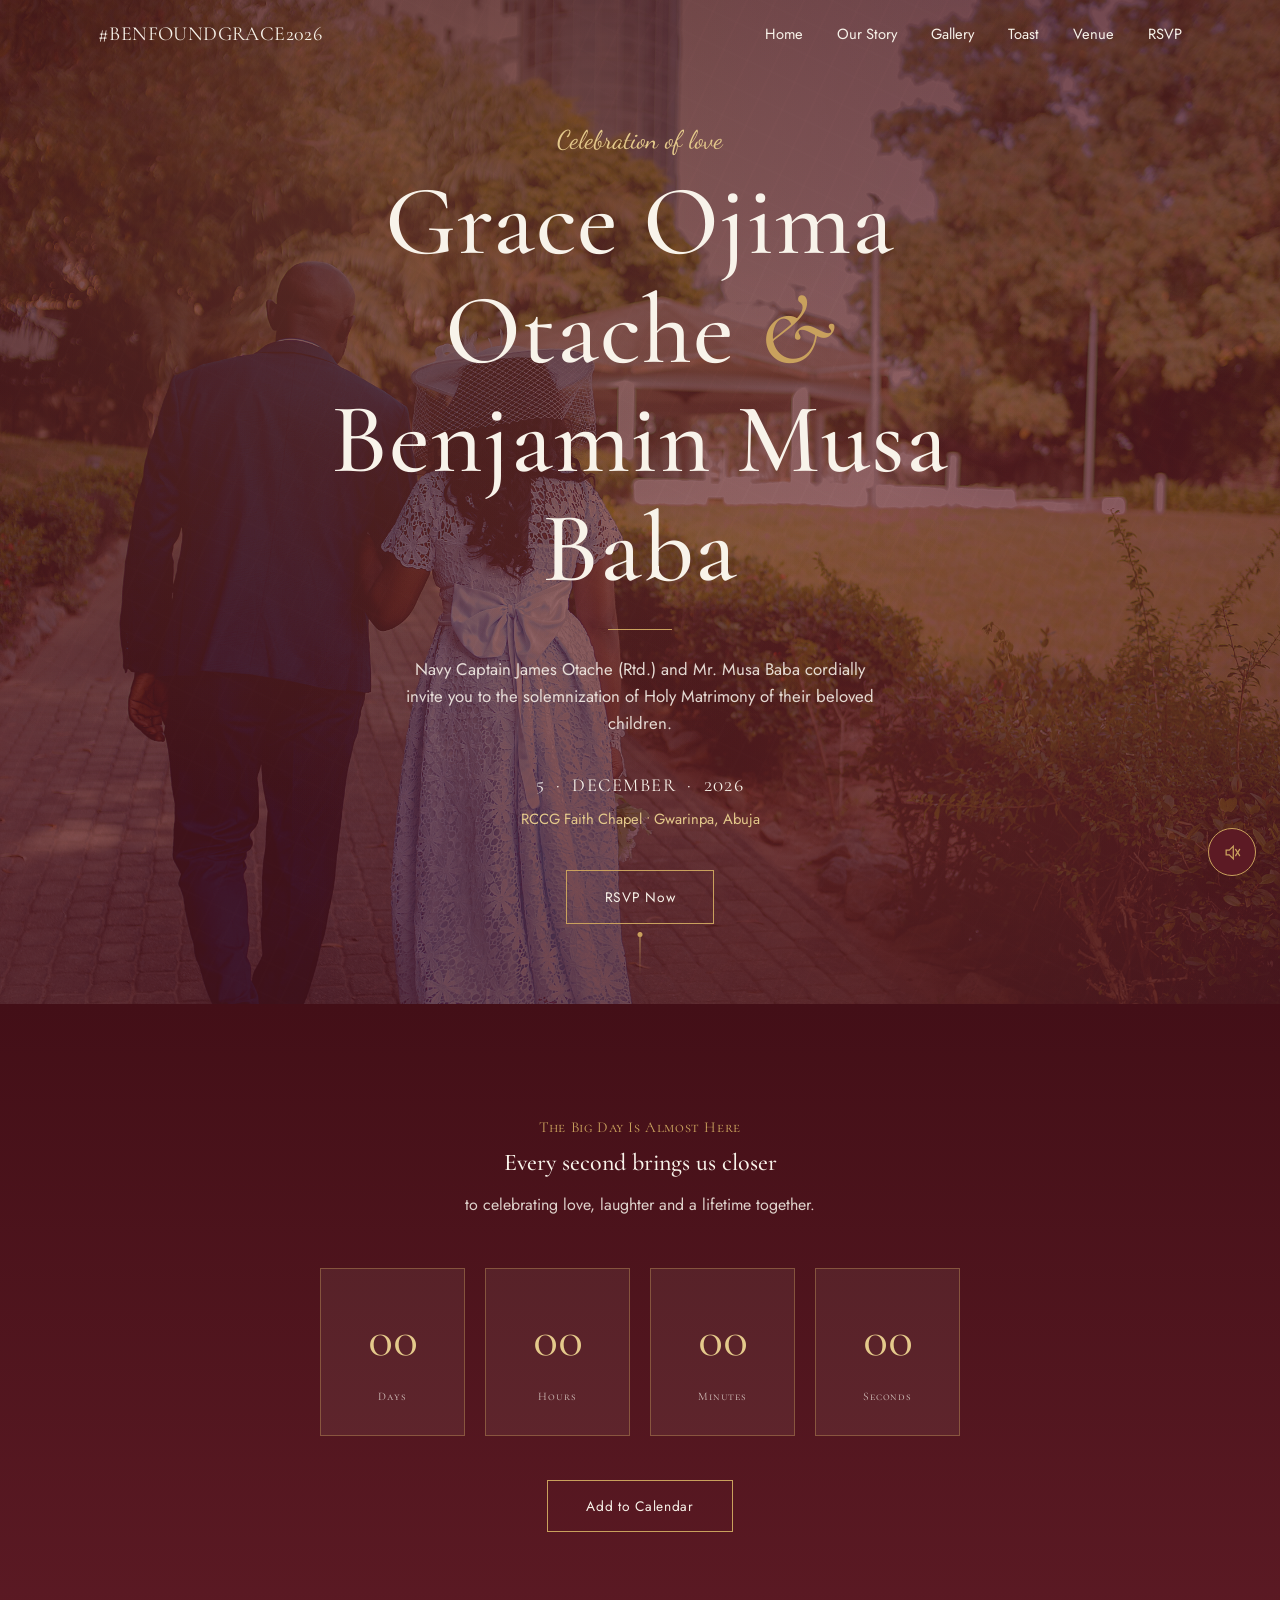
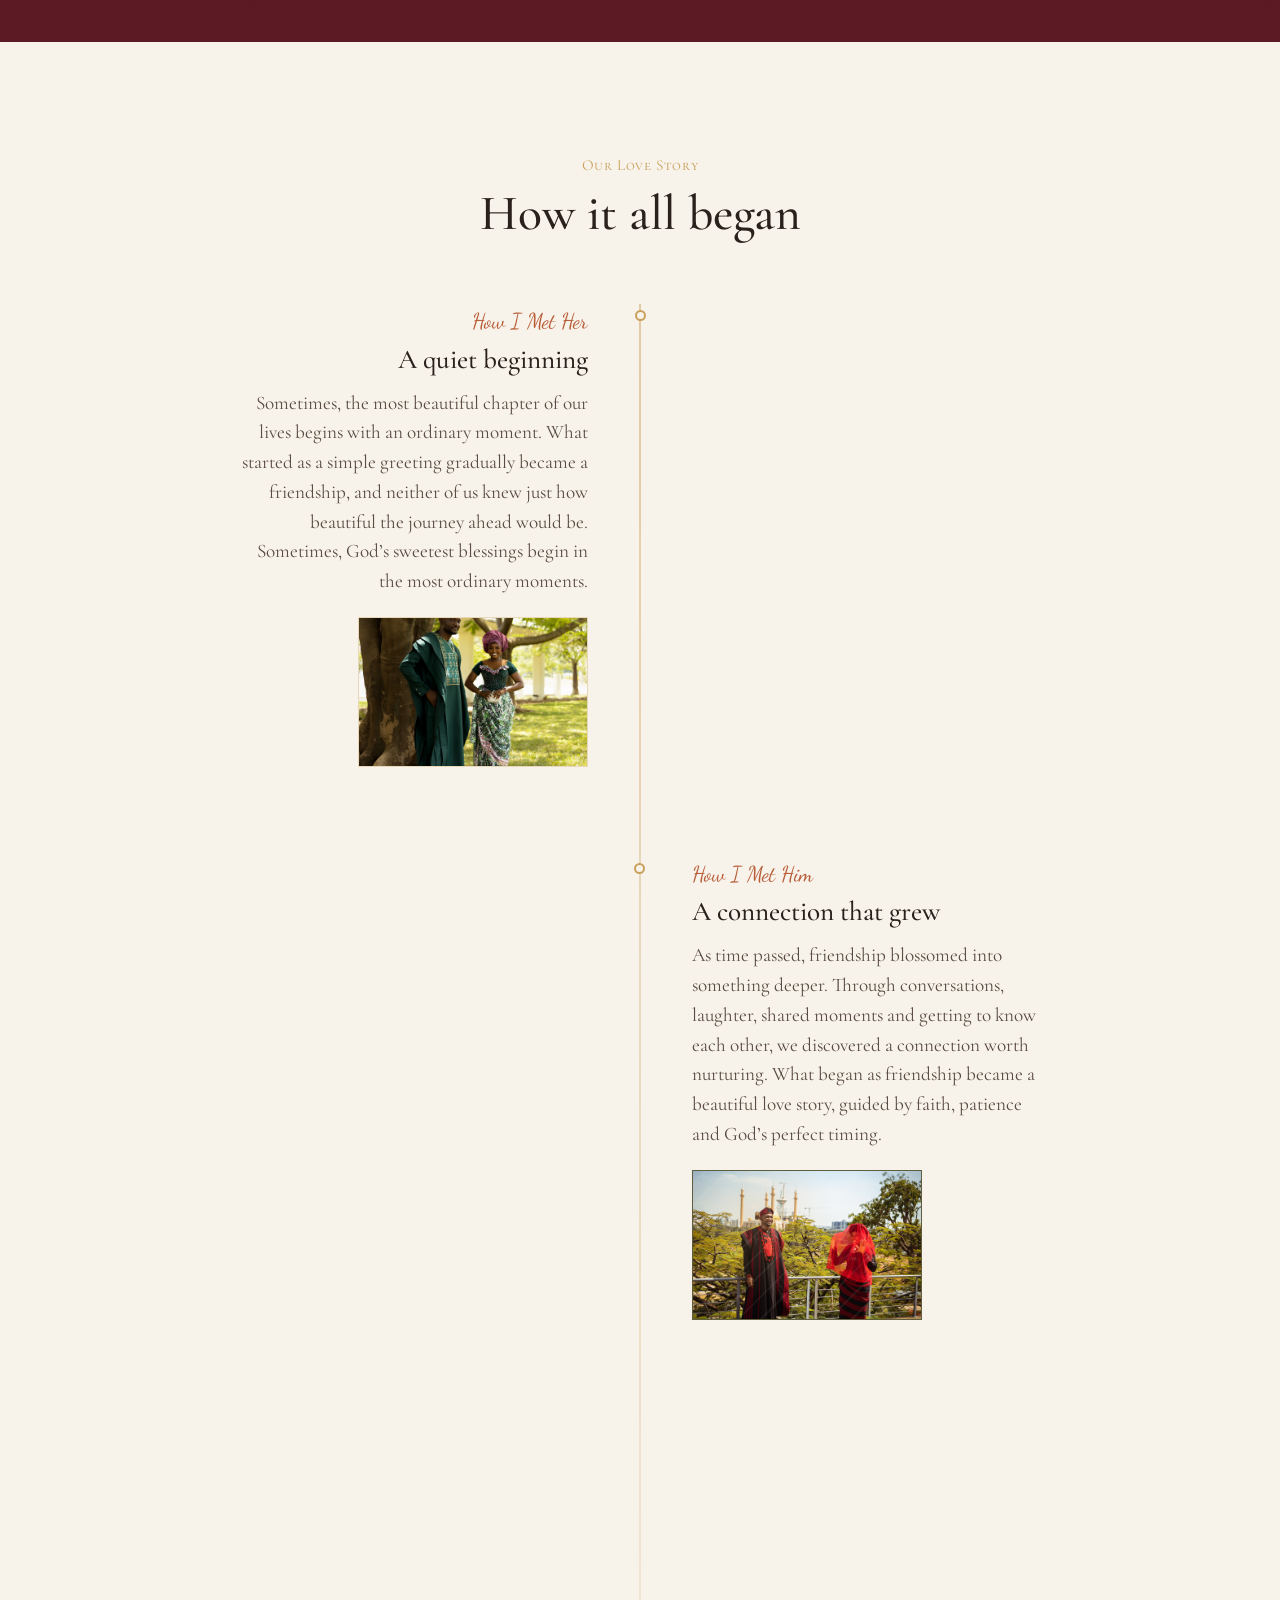
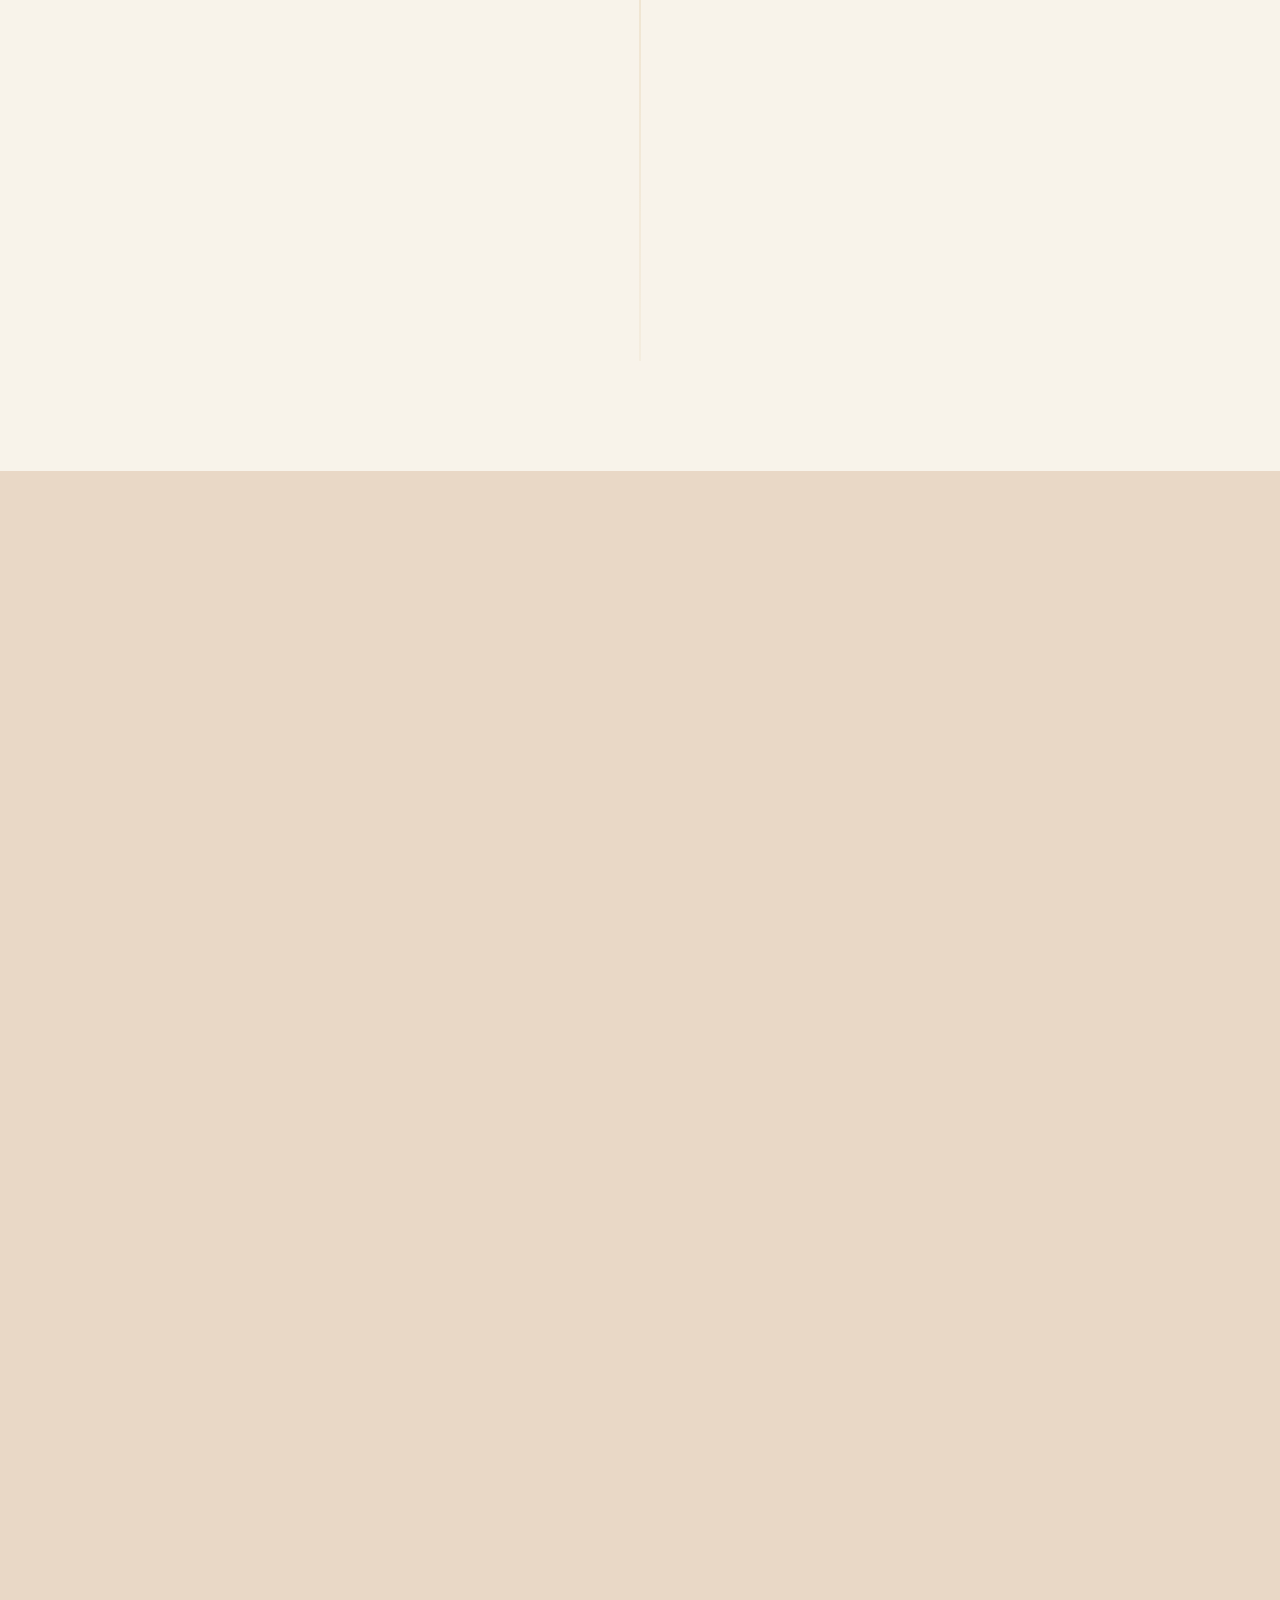
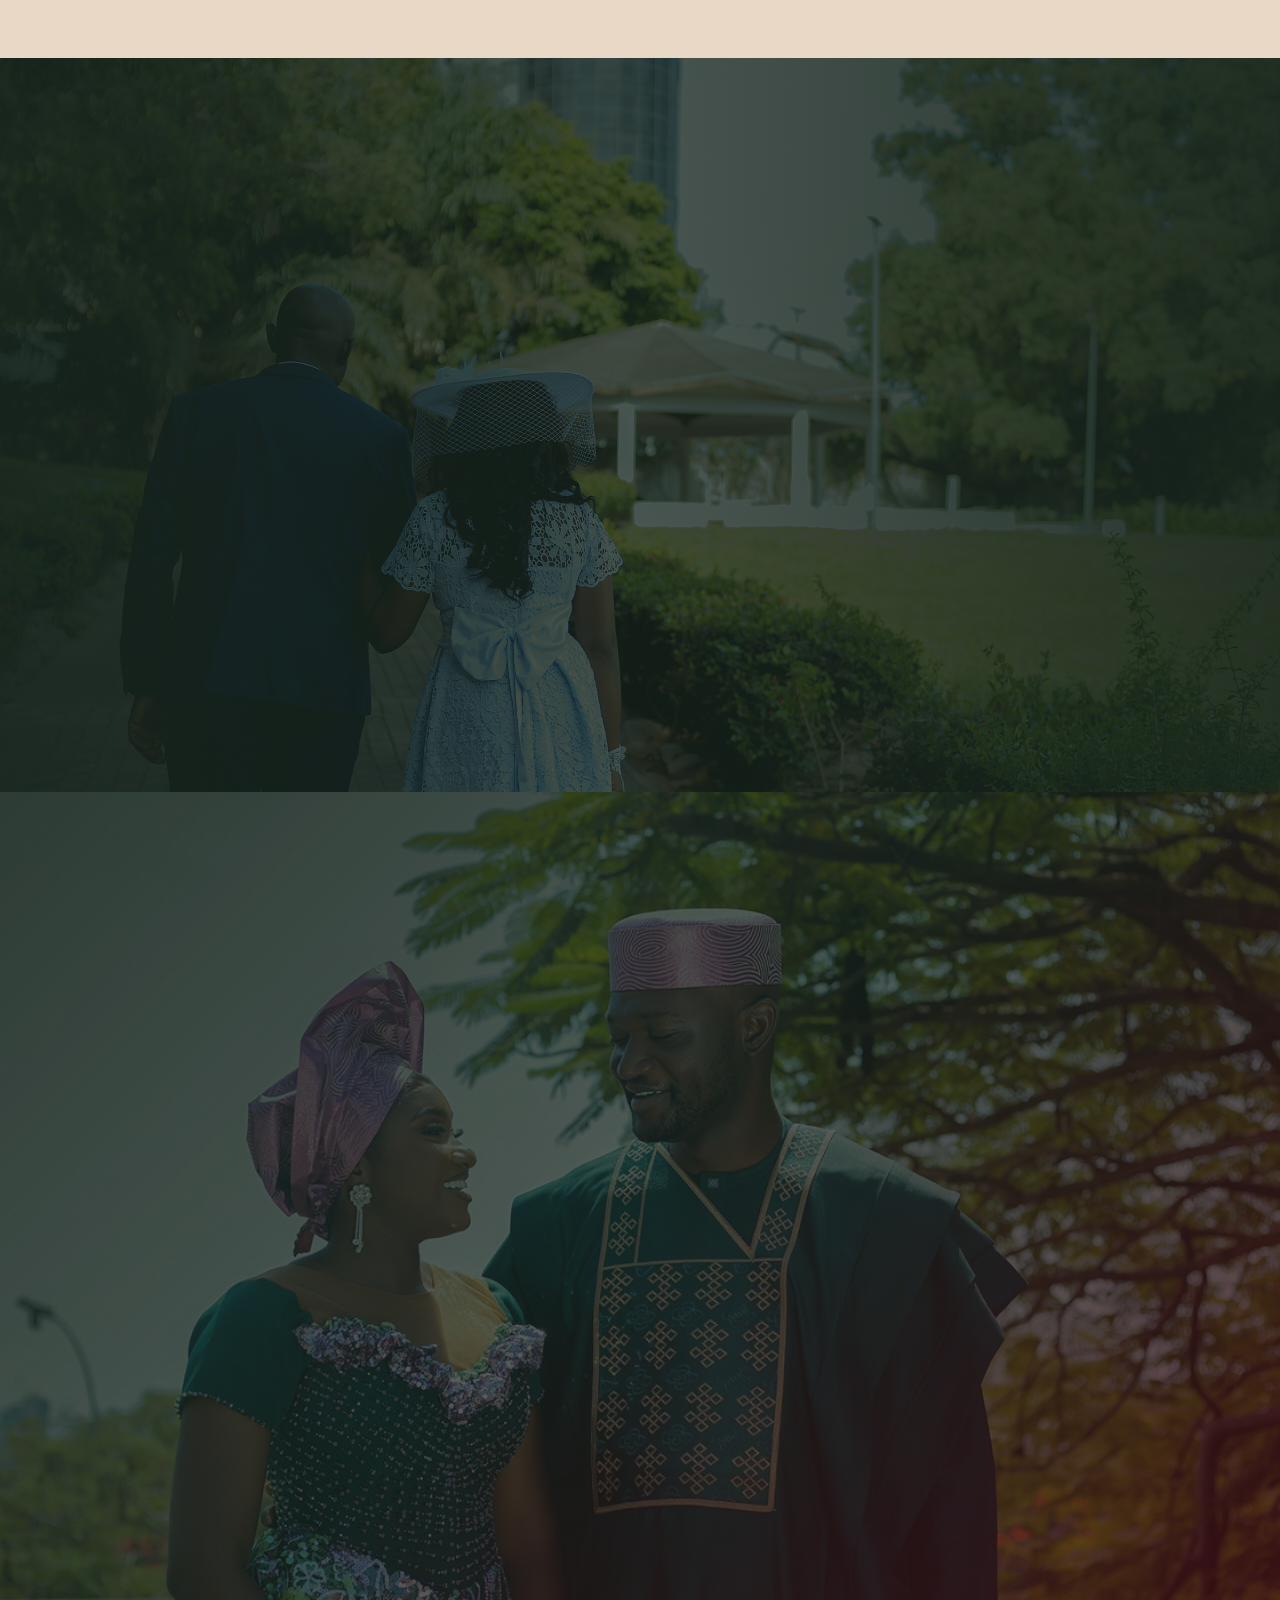
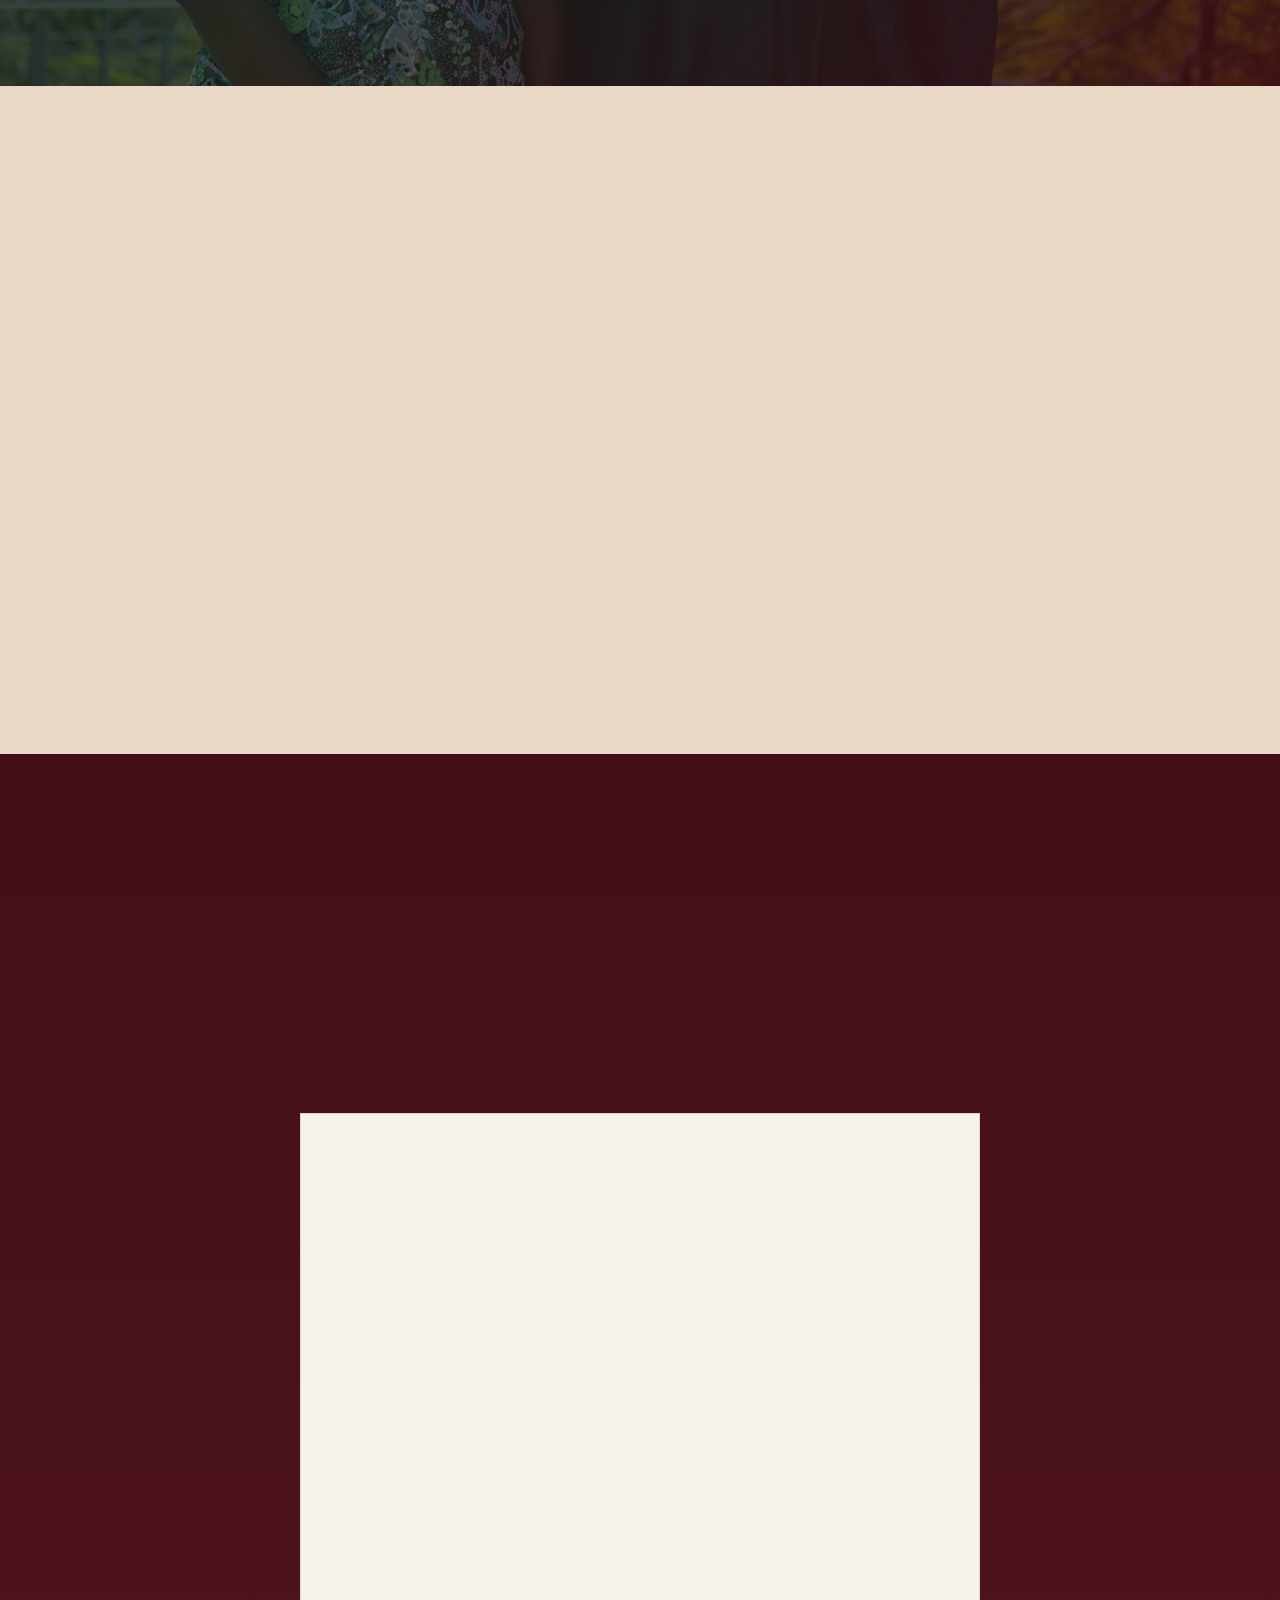
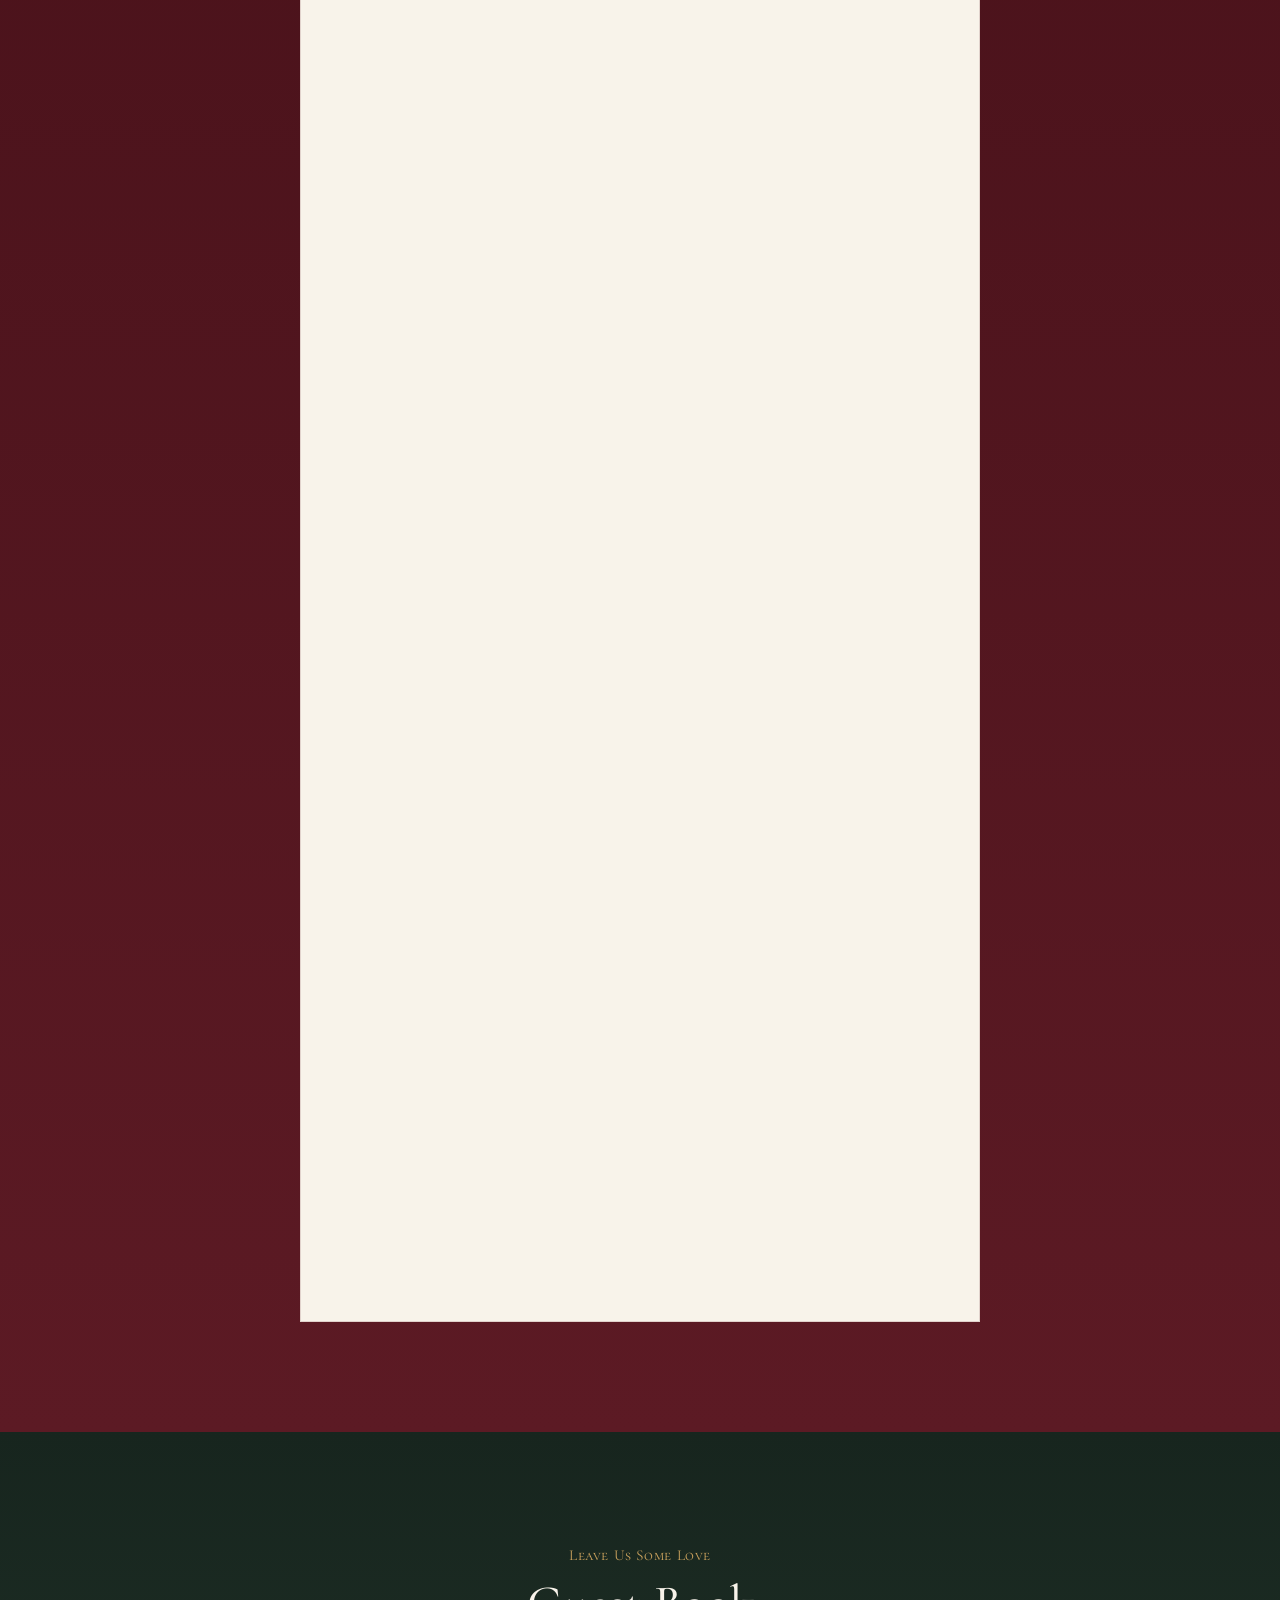
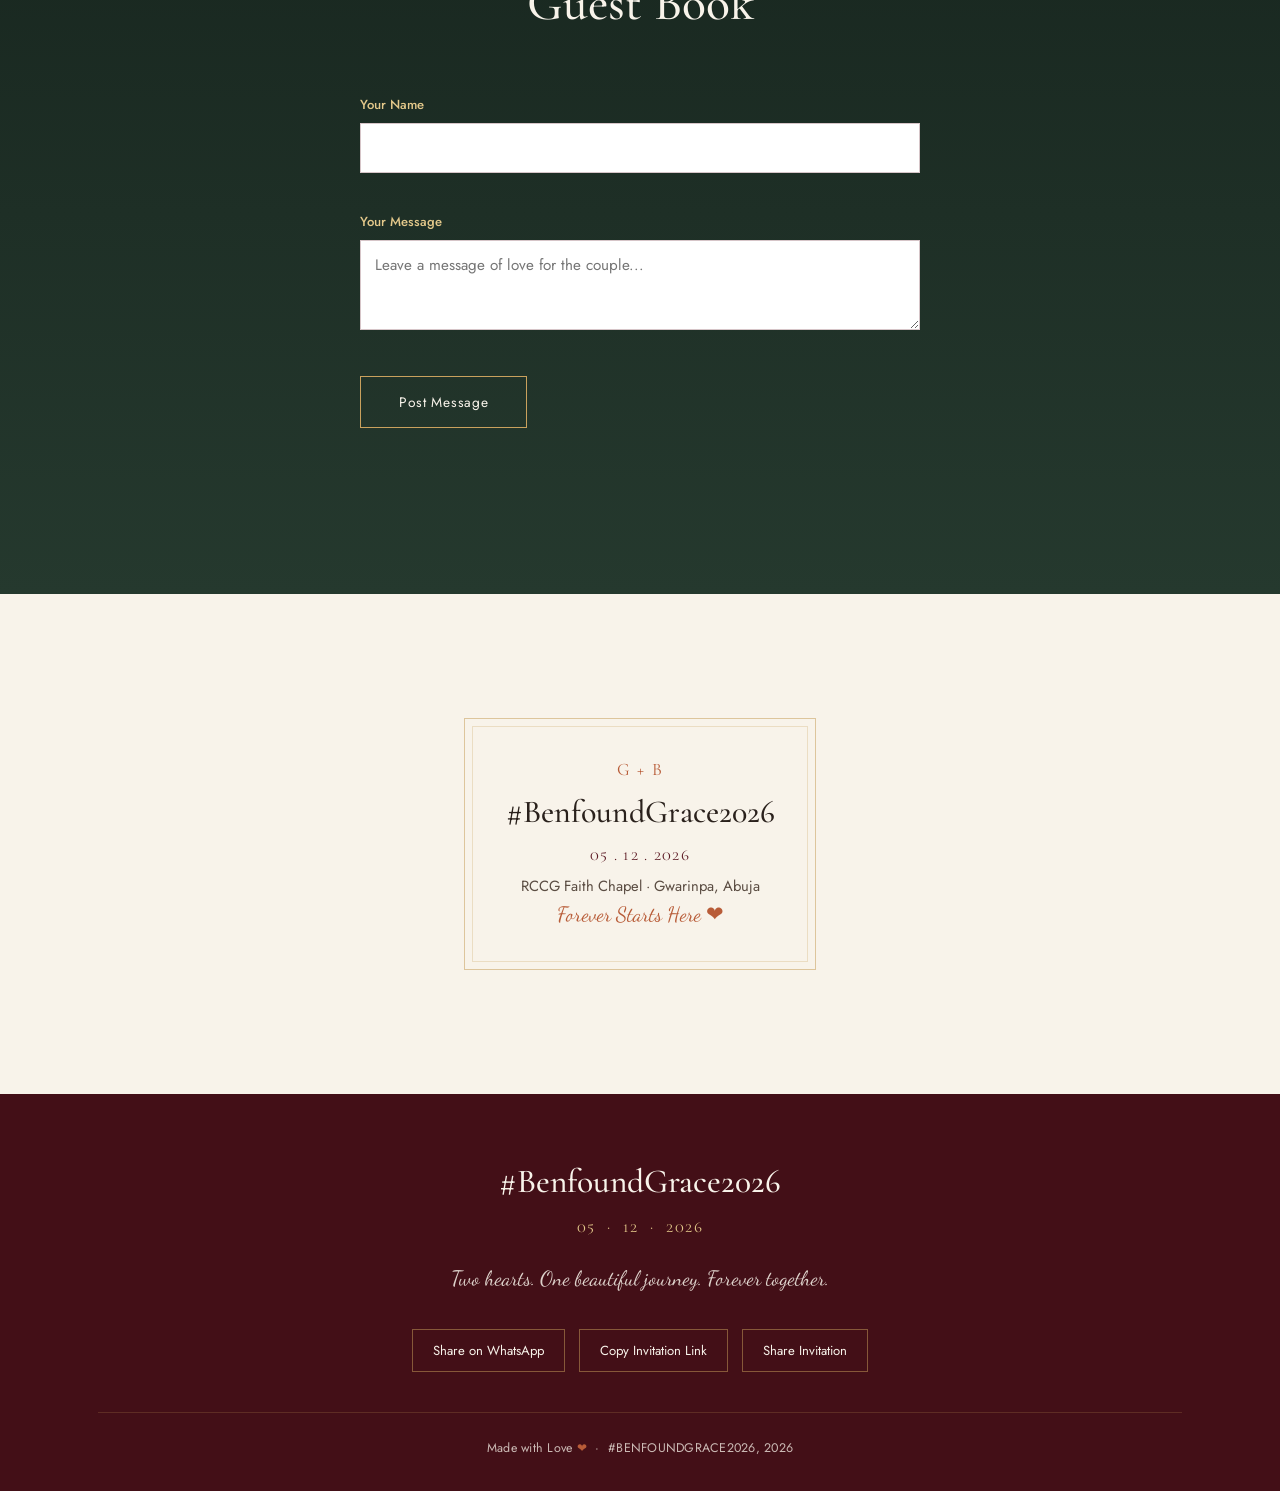
==== commit 020ee6cb: "Replace the wedding invitation entry file by copying the contents of index.html over ojay-and-husban" ====
--- a/ojay-and-husband-wedding-invitation.html
+++ b/ojay-and-husband-wedding-invitation.html
@@ -27,7 +27,7 @@
       <li><a href="#venue">Venue</a></li>
       <li><a href="#rsvp">RSVP</a></li>
     </ul>
-    <button class="nav-toggle" id="navToggle" aria-label="Open menu" aria-expanded="false">
+    <button type="button" class="nav-toggle" id="navToggle" aria-label="Open menu" aria-expanded="false">
       <span></span><span></span><span></span>
     </button>
   </div>
@@ -64,7 +64,7 @@
       <div class="count-card"><div class="count-num" id="cd-secs">00</div><div class="count-label">Seconds</div></div>
     </div>
     <div style="margin-top:44px;">
-      <button class="btn" id="addCalendarBtn">Add to Calendar</button>
+      <button type="button" class="btn" id="addCalendarBtn">Add to Calendar</button>
     </div>
   </div>
 </section>
@@ -171,6 +171,7 @@
         <span class="section-kicker">Come Dressed to Celebrate</span>
         <h2 style="margin-top:10px; font-size:2rem;">Wear your finest wedding vibes</h2>
         <p class="body">Bring your smiles, your dancing shoes and your finest wedding vibes. Come ready to celebrate love, family and a beautiful beginning.</p>
+        <span class="dress-code dress-color">Color of the day: Burgundy, Blush Pink, Ivory</span>
         <span class="dress-code">Elegant Nigerian Traditional / Formal Attire</span>
       </div>
       <div class="plate burg dress-plate"><img src="pic2.jpeg" alt="Wedding celebration photo"></div>
@@ -231,10 +232,10 @@
 <section class="section-ivory">
   <div class="wrap details-card-wrap reveal">
     <div class="details-card woven-frame">
-      <span class="initials">O + H</span>
+      <span class="initials">G + B</span>
       <h3>#BenfoundGrace2026</h3>
-      <p class="dc-date">30 . 09 . 2026</p>
-      <p class="dc-venue">[ADD VENUE] &middot; Nigeria</p>
+      <p class="dc-date">05 . 12 . 2026</p>
+      <p class="dc-venue">RCCG Faith Chapel &middot; Gwarinpa, Abuja</p>
       <span class="dc-tag">Forever Starts Here &#10084;</span>
     </div>
   </div>
@@ -244,13 +245,13 @@
 <footer class="footer" id="footer">
   <div class="wrap">
     <h2>#BenfoundGrace2026</h2>
-    <p class="fdate">30 &nbsp;&middot;&nbsp; 09 &nbsp;&middot;&nbsp; 2026</p>
+    <p class="fdate">05 &nbsp;&middot;&nbsp; 12 &nbsp;&middot;&nbsp; 2026</p>
     <span class="ftag">Two hearts. One beautiful journey. Forever together.</span>
 
     <div class="footer-share">
-      <button class="share-btn" id="whatsappShare">Share on WhatsApp</button>
-      <button class="share-btn" id="copyLink">Copy Invitation Link</button>
-      <button class="share-btn" id="genericShare">Share Invitation</button>
+      <button type="button" class="share-btn" id="whatsappShare">Share on WhatsApp</button>
+      <button type="button" class="share-btn" id="copyLink">Copy Invitation Link</button>
+      <button type="button" class="share-btn" id="genericShare">Share Invitation</button>
     </div>
 
     <div class="footer-bottom">
@@ -259,7 +260,7 @@
   </div>
 </footer>
 
-<button class="sound-toggle muted" id="soundToggle" aria-label="Play background music">
+<button type="button" class="sound-toggle muted" id="soundToggle" aria-label="Play background music">
   <svg viewBox="0 0 24 24" fill="none" stroke="currentColor" stroke-width="1.6" id="soundIcon">
     <path d="M4 9v6h4l5 5V4L8 9H4z"/>
     <path id="soundWaveOn" d="M16.5 8.5a5 5 0 010 7M19 6a8.5 8.5 0 010 12" style="display:none"/>
@@ -277,4 +278,3 @@
 <script src="script.js"></script>
 </body>
 </html>
-i8
--- a/styles.css
+++ b/styles.css
@@ -129,6 +129,8 @@
   .nav-links.open{transform:translateX(0);}
   .nav-links a{color:var(--ivory); font-family:var(--serif); font-size:1.3rem;}
   .nav-toggle{display:block; z-index:1001;}
+  .nav-toggle.open span,
+  .nav.scrolled .nav-toggle.open span{background:var(--ivory);}
 }
 
 /* ============ HERO ============ */
